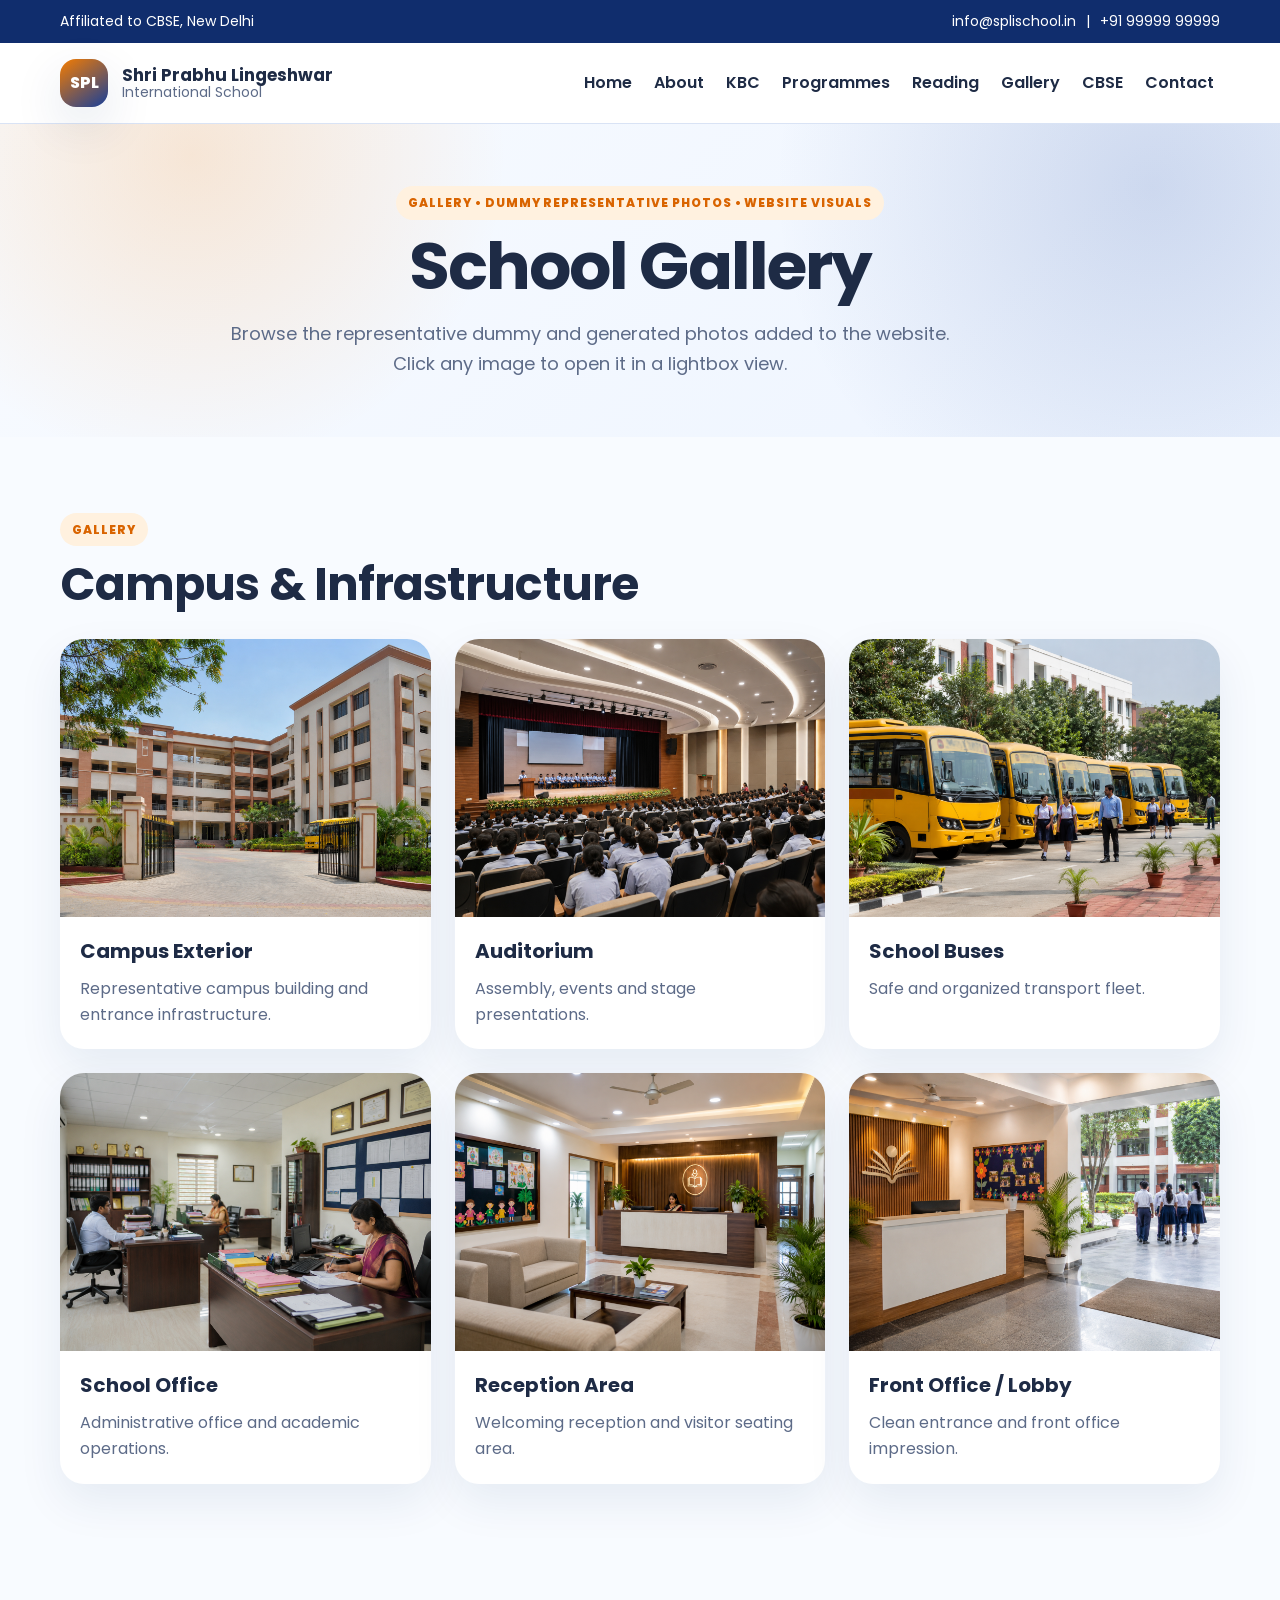
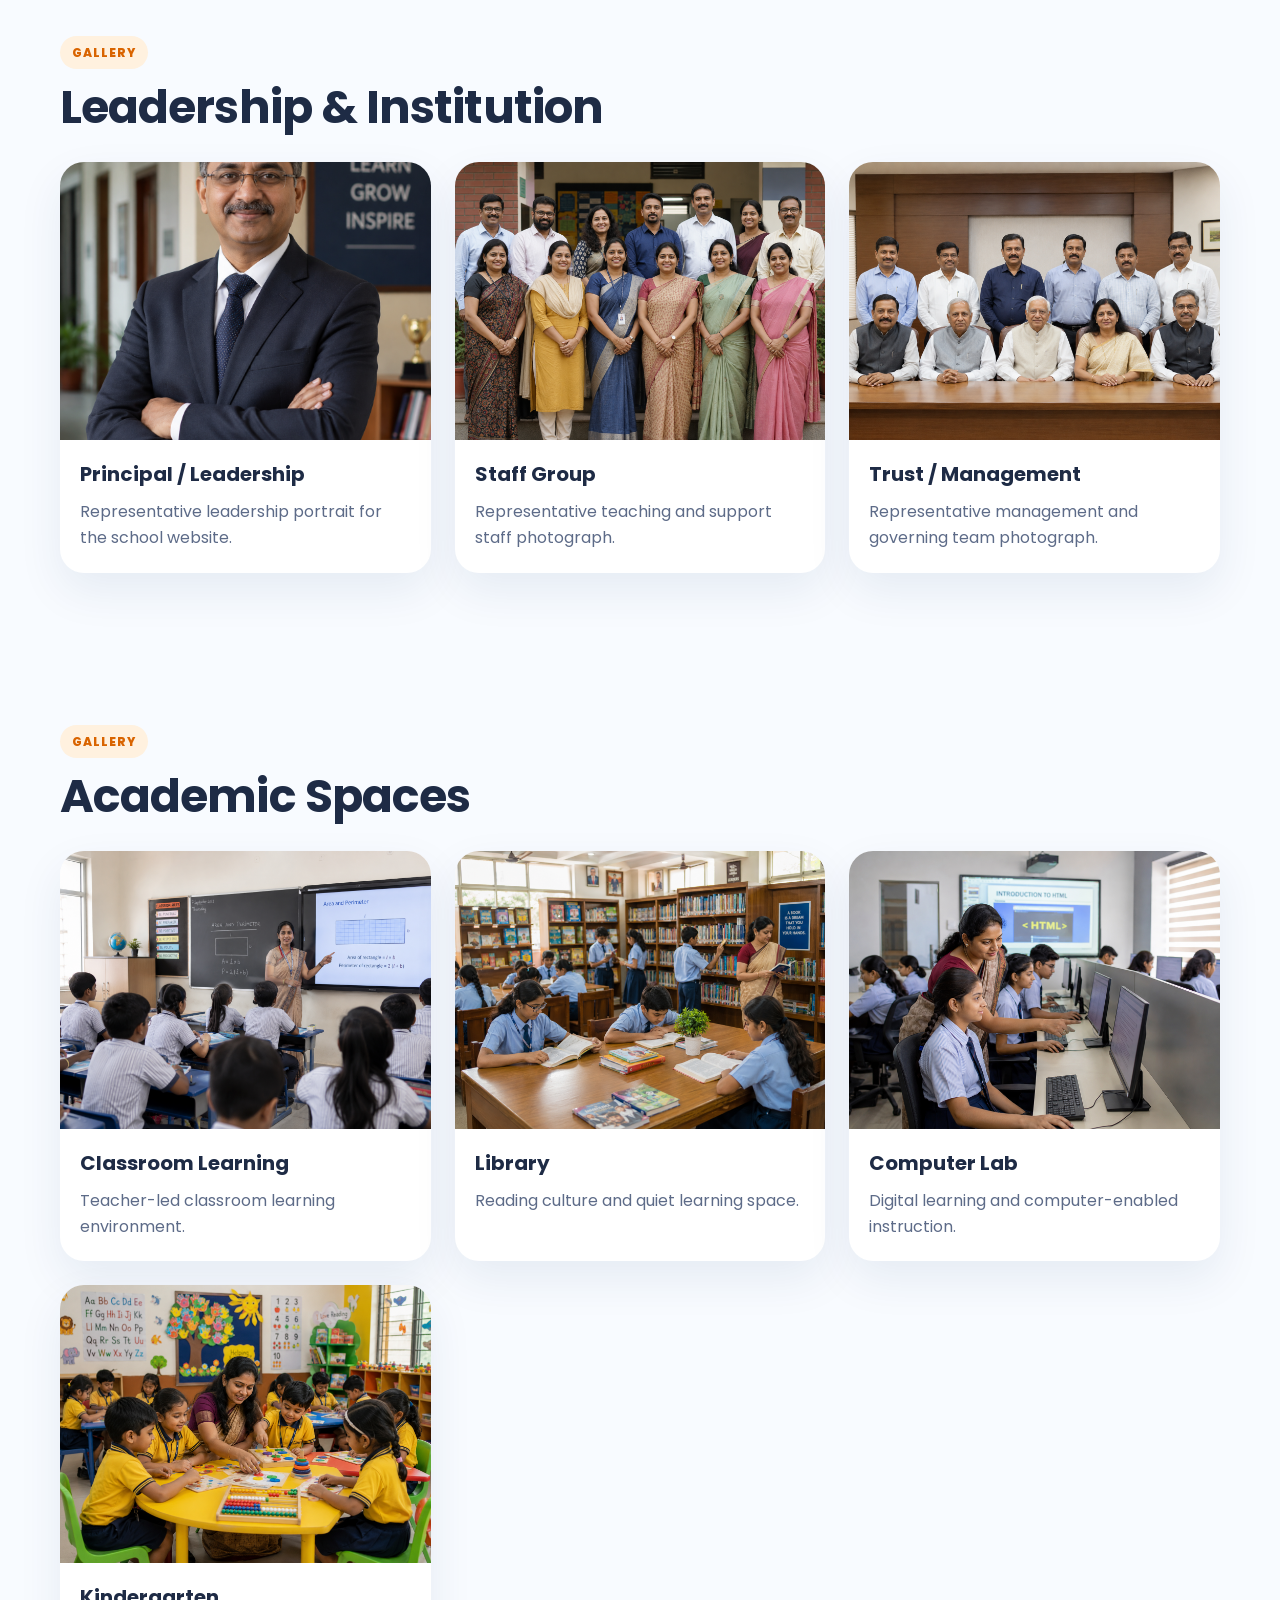
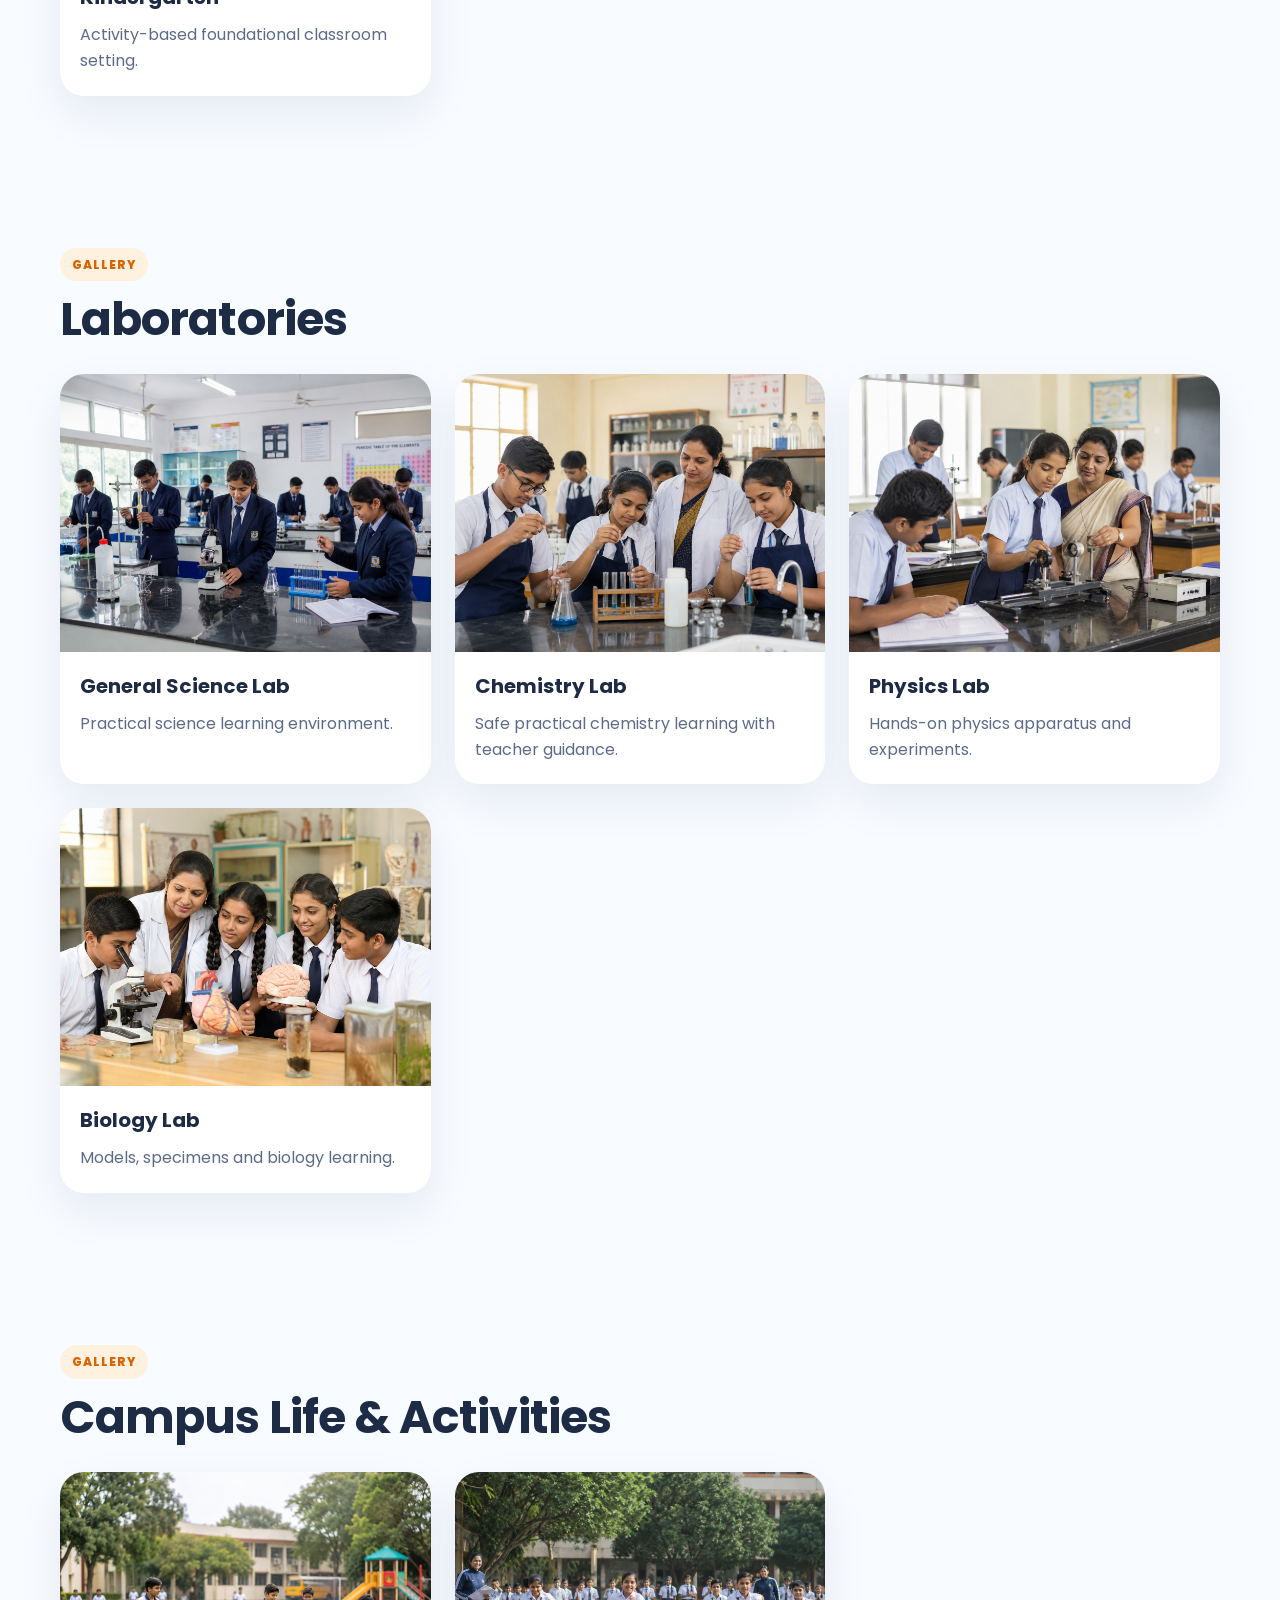
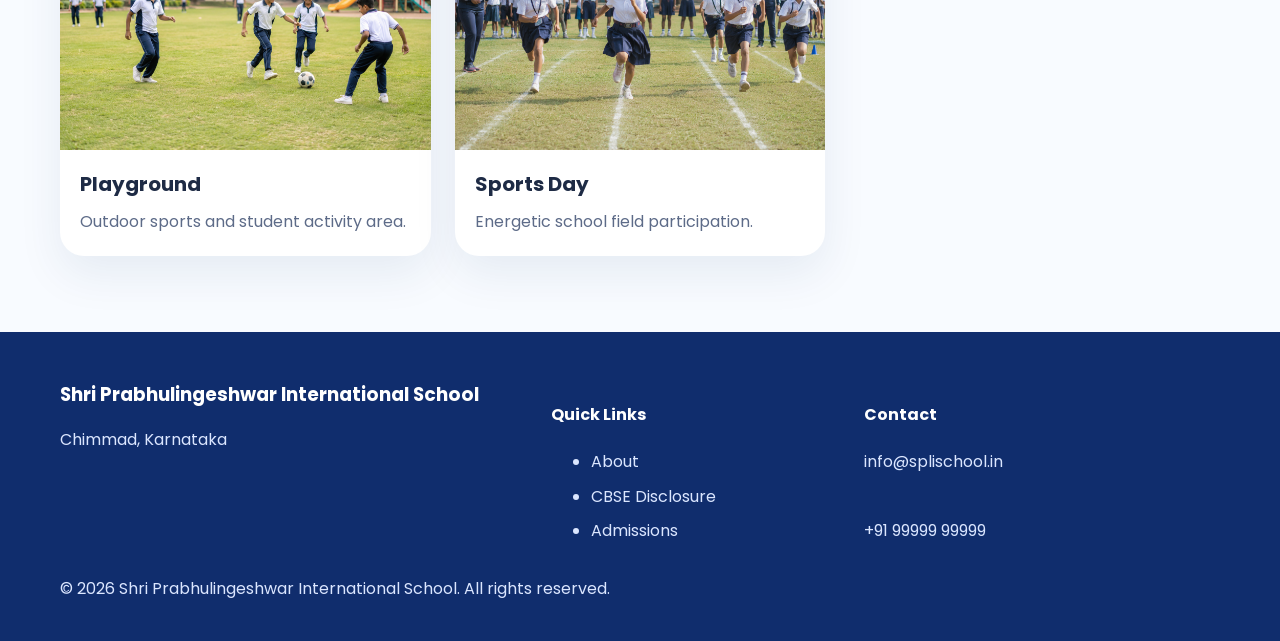
==== gallery.html @ a066e590 "Initial website files" ====
<!doctype html>
<html lang="en">
<head>
  <meta charset="utf-8" />
  <meta name="viewport" content="width=device-width, initial-scale=1" />
  <title>Photo Gallery | Shri Prabhulingeshwar International School</title>
  <meta name="description" content="Gallery of representative photos for Shri Prabhulingeshwar International School website." />
  <link rel="stylesheet" href="styles.css" />
  <link rel="preconnect" href="https://fonts.googleapis.com">
  <link rel="preconnect" href="https://fonts.gstatic.com" crossorigin>
  <link href="https://fonts.googleapis.com/css2?family=Poppins:wght@400;500;600;700;800&display=swap" rel="stylesheet">
</head>
<body>
  <a class="skip-link" href="#main">Skip to main content</a>
  
  <header class="top-strip">
    <div class="container top-strip-inner">
      <div>Affiliated to CBSE, New Delhi</div>
      <div class="contact-quick">
        <a href="mailto:info@splischool.in">info@splischool.in</a>
        <span>|</span>
        <a href="tel:+919999999999">+91 99999 99999</a>
      </div>
    </div>
  </header>

  <nav class="navbar" aria-label="Primary navigation">
    <div class="container nav-wrap">
      <a class="brand" href="index.html#home">
        <div class="brand-badge">SPL</div>
        <div class="brand-text">
          <strong>Shri Prabhu Lingeshwar</strong>
          <small>International School</small>
        </div>
      </a>

      <button class="menu-toggle" aria-expanded="false" aria-controls="main-menu">☰</button>

      <ul id="main-menu" class="menu">
        <li><a href="index.html#home">Home</a></li>
        <li><a href="index.html#about-school">About</a></li>
        <li><a href="index.html#kbc">KBC</a></li>
        <li><a href="index.html#programmes">Programmes</a></li>
        <li><a href="index.html#reading">Reading</a></li>
        <li><a href="gallery.html" aria-current="page">Gallery</a></li>
        <li><a href="index.html#disclosure">CBSE</a></li>
        <li><a href="index.html#contact">Contact</a></li>
      </ul>
    </div>
  </nav>

  <main id="main">
    <section class="hero hero-compact">
      <div class="container">
        <div class="hero-copy centered-copy">
          <p class="tag">Gallery • Dummy Representative Photos • Website Visuals</p>
          <h1>School Gallery</h1>
          <p class="hero-lead">Browse the representative dummy and generated photos added to the website. Click any image to open it in a lightbox view.</p>
        </div>
      </div>
    </section>
    <section class="section"><div class="container"><p class="section-label">Gallery</p><h2>Campus & Infrastructure</h2><div class="photo-grid three-grid"><figure class="photo-tile gallery-card"><a href="assets/dummy-campus-exterior.png" class="lightbox-trigger" data-caption="Campus Exterior — Representative campus building and entrance infrastructure."><img src="assets/dummy-campus-exterior.png" alt="Campus Exterior" class="gallery-photo"></a><figcaption><strong>Campus Exterior</strong><span>Representative campus building and entrance infrastructure.</span></figcaption></figure>
<figure class="photo-tile gallery-card"><a href="assets/dummy-auditorium.png" class="lightbox-trigger" data-caption="Auditorium — Assembly, events and stage presentations."><img src="assets/dummy-auditorium.png" alt="Auditorium" class="gallery-photo"></a><figcaption><strong>Auditorium</strong><span>Assembly, events and stage presentations.</span></figcaption></figure>
<figure class="photo-tile gallery-card"><a href="assets/dummy-buses.png" class="lightbox-trigger" data-caption="School Buses — Safe and organized transport fleet."><img src="assets/dummy-buses.png" alt="School Buses" class="gallery-photo"></a><figcaption><strong>School Buses</strong><span>Safe and organized transport fleet.</span></figcaption></figure>
<figure class="photo-tile gallery-card"><a href="assets/dummy-office.png" class="lightbox-trigger" data-caption="School Office — Administrative office and academic operations."><img src="assets/dummy-office.png" alt="School Office" class="gallery-photo"></a><figcaption><strong>School Office</strong><span>Administrative office and academic operations.</span></figcaption></figure>
<figure class="photo-tile gallery-card"><a href="assets/dummy-reception.png" class="lightbox-trigger" data-caption="Reception Area — Welcoming reception and visitor seating area."><img src="assets/dummy-reception.png" alt="Reception Area" class="gallery-photo"></a><figcaption><strong>Reception Area</strong><span>Welcoming reception and visitor seating area.</span></figcaption></figure>
<figure class="photo-tile gallery-card"><a href="assets/dummy-front-office.png" class="lightbox-trigger" data-caption="Front Office / Lobby — Clean entrance and front office impression."><img src="assets/dummy-front-office.png" alt="Front Office / Lobby" class="gallery-photo"></a><figcaption><strong>Front Office / Lobby</strong><span>Clean entrance and front office impression.</span></figcaption></figure></div></div></section><section class="section"><div class="container"><p class="section-label">Gallery</p><h2>Leadership & Institution</h2><div class="photo-grid three-grid"><figure class="photo-tile gallery-card"><a href="assets/dummy-principal.png" class="lightbox-trigger" data-caption="Principal / Leadership — Representative leadership portrait for the school website."><img src="assets/dummy-principal.png" alt="Principal / Leadership" class="gallery-photo"></a><figcaption><strong>Principal / Leadership</strong><span>Representative leadership portrait for the school website.</span></figcaption></figure>
<figure class="photo-tile gallery-card"><a href="assets/dummy-staff-group.png" class="lightbox-trigger" data-caption="Staff Group — Representative teaching and support staff photograph."><img src="assets/dummy-staff-group.png" alt="Staff Group" class="gallery-photo"></a><figcaption><strong>Staff Group</strong><span>Representative teaching and support staff photograph.</span></figcaption></figure>
<figure class="photo-tile gallery-card"><a href="assets/dummy-trust-group.png" class="lightbox-trigger" data-caption="Trust / Management — Representative management and governing team photograph."><img src="assets/dummy-trust-group.png" alt="Trust / Management" class="gallery-photo"></a><figcaption><strong>Trust / Management</strong><span>Representative management and governing team photograph.</span></figcaption></figure></div></div></section><section class="section"><div class="container"><p class="section-label">Gallery</p><h2>Academic Spaces</h2><div class="photo-grid three-grid"><figure class="photo-tile gallery-card"><a href="assets/dummy-classroom.png" class="lightbox-trigger" data-caption="Classroom Learning — Teacher-led classroom learning environment."><img src="assets/dummy-classroom.png" alt="Classroom Learning" class="gallery-photo"></a><figcaption><strong>Classroom Learning</strong><span>Teacher-led classroom learning environment.</span></figcaption></figure>
<figure class="photo-tile gallery-card"><a href="assets/dummy-library.png" class="lightbox-trigger" data-caption="Library — Reading culture and quiet learning space."><img src="assets/dummy-library.png" alt="Library" class="gallery-photo"></a><figcaption><strong>Library</strong><span>Reading culture and quiet learning space.</span></figcaption></figure>
<figure class="photo-tile gallery-card"><a href="assets/dummy-computer-lab.png" class="lightbox-trigger" data-caption="Computer Lab — Digital learning and computer-enabled instruction."><img src="assets/dummy-computer-lab.png" alt="Computer Lab" class="gallery-photo"></a><figcaption><strong>Computer Lab</strong><span>Digital learning and computer-enabled instruction.</span></figcaption></figure>
<figure class="photo-tile gallery-card"><a href="assets/dummy-kindergarten.png" class="lightbox-trigger" data-caption="Kindergarten — Activity-based foundational classroom setting."><img src="assets/dummy-kindergarten.png" alt="Kindergarten" class="gallery-photo"></a><figcaption><strong>Kindergarten</strong><span>Activity-based foundational classroom setting.</span></figcaption></figure></div></div></section><section class="section"><div class="container"><p class="section-label">Gallery</p><h2>Laboratories</h2><div class="photo-grid three-grid"><figure class="photo-tile gallery-card"><a href="assets/dummy-science-lab.png" class="lightbox-trigger" data-caption="General Science Lab — Practical science learning environment."><img src="assets/dummy-science-lab.png" alt="General Science Lab" class="gallery-photo"></a><figcaption><strong>General Science Lab</strong><span>Practical science learning environment.</span></figcaption></figure>
<figure class="photo-tile gallery-card"><a href="assets/dummy-chemistry-lab.png" class="lightbox-trigger" data-caption="Chemistry Lab — Safe practical chemistry learning with teacher guidance."><img src="assets/dummy-chemistry-lab.png" alt="Chemistry Lab" class="gallery-photo"></a><figcaption><strong>Chemistry Lab</strong><span>Safe practical chemistry learning with teacher guidance.</span></figcaption></figure>
<figure class="photo-tile gallery-card"><a href="assets/dummy-physics-lab.png" class="lightbox-trigger" data-caption="Physics Lab — Hands-on physics apparatus and experiments."><img src="assets/dummy-physics-lab.png" alt="Physics Lab" class="gallery-photo"></a><figcaption><strong>Physics Lab</strong><span>Hands-on physics apparatus and experiments.</span></figcaption></figure>
<figure class="photo-tile gallery-card"><a href="assets/dummy-biology-lab.png" class="lightbox-trigger" data-caption="Biology Lab — Models, specimens and biology learning."><img src="assets/dummy-biology-lab.png" alt="Biology Lab" class="gallery-photo"></a><figcaption><strong>Biology Lab</strong><span>Models, specimens and biology learning.</span></figcaption></figure></div></div></section><section class="section"><div class="container"><p class="section-label">Gallery</p><h2>Campus Life & Activities</h2><div class="photo-grid three-grid"><figure class="photo-tile gallery-card"><a href="assets/dummy-playground.png" class="lightbox-trigger" data-caption="Playground — Outdoor sports and student activity area."><img src="assets/dummy-playground.png" alt="Playground" class="gallery-photo"></a><figcaption><strong>Playground</strong><span>Outdoor sports and student activity area.</span></figcaption></figure>
<figure class="photo-tile gallery-card"><a href="assets/dummy-sports.png" class="lightbox-trigger" data-caption="Sports Day — Energetic school field participation."><img src="assets/dummy-sports.png" alt="Sports Day" class="gallery-photo"></a><figcaption><strong>Sports Day</strong><span>Energetic school field participation.</span></figcaption></figure></div></div></section>
  </main>

  <div class="lightbox" id="lightbox" aria-hidden="true">
    <button class="lightbox-close" type="button" aria-label="Close image viewer">×</button>
    <button class="lightbox-nav prev" type="button" aria-label="Previous image">‹</button>
    <div class="lightbox-content">
      <img src="" alt="" id="lightbox-image">
      <p id="lightbox-caption"></p>
    </div>
    <button class="lightbox-nav next" type="button" aria-label="Next image">›</button>
  </div>

  <footer class="footer">
    <div class="container footer-grid">
      <div>
        <h3>Shri Prabhulingeshwar International School</h3>
        <p>Chimmad, Karnataka</p>
      </div>
      <div>
        <h4>Quick Links</h4>
        <ul>
          <li><a href="index.html#about-school">About</a></li>
          <li><a href="index.html#disclosure">CBSE Disclosure</a></li>
          <li><a href="index.html#admissions">Admissions</a></li>
        </ul>
      </div>
      <div>
        <h4>Contact</h4>
        <p><a href="mailto:info@splischool.in">info@splischool.in</a><br><a href="tel:+919999999999">+91 99999 99999</a></p>
      </div>
    </div>
    <div class="container footer-bottom">
      <p>© <span id="year"></span> Shri Prabhulingeshwar International School. All rights reserved.</p>
    </div>
  </footer>

  <script src="script.js"></script>
</body>
</html>
---- styles.css ----
:root {
  --royal-blue: #173f9a;
  --royal-blue-dark: #102d6d;
  --royal-blue-soft: #eaf1ff;
  --orange: #f57c00;
  --orange-deep: #d96400;
  --orange-soft: #fff1df;
  --text: #1e2b45;
  --muted: #5d6b88;
  --bg: #f8fbff;
  --white: #ffffff;
  --border: #d9e3f5;
  --shadow: 0 18px 50px rgba(19, 49, 110, 0.12);
  --radius-xl: 28px;
  --radius-lg: 20px;
  --radius-md: 14px;
}

* { box-sizing: border-box; }
html { scroll-behavior: smooth; }
body {
  margin: 0;
  font-family: Poppins, system-ui, -apple-system, sans-serif;
  color: var(--text);
  background: var(--bg);
  line-height: 1.65;
}

a { color: var(--royal-blue); text-decoration: none; }
a:hover { text-decoration: underline; }
.container { width: min(1160px, calc(100% - 32px)); margin: 0 auto; }
.skip-link { position: absolute; left: -999px; top: 0; background: #000; color: #fff; padding: 10px 14px; z-index: 9999; }
.skip-link:focus { left: 10px; }

.top-strip {
  background: var(--royal-blue-dark);
  color: var(--white);
  font-size: 14px;
}
.top-strip a { color: var(--white); }
.top-strip-inner {
  display: flex;
  justify-content: space-between;
  gap: 18px;
  padding: 10px 0;
  align-items: center;
}
.contact-quick { display: flex; gap: 10px; align-items: center; flex-wrap: wrap; }

.navbar {
  position: sticky;
  top: 0;
  z-index: 1000;
  background: rgba(255,255,255,0.96);
  border-bottom: 1px solid var(--border);
  backdrop-filter: blur(10px);
}
.nav-wrap {
  display: flex;
  justify-content: space-between;
  align-items: center;
  padding: 16px 0;
}
.brand {
  display: flex;
  align-items: center;
  gap: 14px;
  color: var(--text);
}
.brand:hover { text-decoration: none; }
.brand-badge {
  width: 54px;
  height: 54px;
  border-radius: 18px;
  display: grid;
  place-items: center;
  color: #fff;
  font-weight: 800;
  background: linear-gradient(145deg, var(--orange), var(--royal-blue));
  box-shadow: var(--shadow);
}
.brand-text strong {
  display: block;
  font-size: 18px;
  line-height: 1.15;
}
.brand-text small { color: var(--muted); }

.menu {
  display: flex;
  list-style: none;
  gap: 20px;
  margin: 0;
  padding: 0;
  font-weight: 600;
}
.menu a { color: var(--text); }
.menu-toggle {
  display: none;
  border: 1px solid var(--border);
  background: #fff;
  border-radius: 12px;
  padding: 8px 12px;
  font-size: 22px;
}

.hero {
  background:
    radial-gradient(circle at 15% 10%, rgba(245,124,0,0.16), transparent 28%),
    radial-gradient(circle at 90% 20%, rgba(23,63,154,0.16), transparent 32%),
    linear-gradient(135deg, #f8fbff 0%, #edf4ff 100%);
  padding: 78px 0 70px;
}
.hero-grid {
  display: grid;
  grid-template-columns: 1.1fr 0.9fr;
  gap: 34px;
  align-items: center;
}
.tag,
.section-label {
  display: inline-block;
  margin: 0 0 12px;
  padding: 7px 12px;
  border-radius: 999px;
  background: var(--orange-soft);
  color: var(--orange-deep);
  font-size: 12px;
  font-weight: 800;
  letter-spacing: 0.08em;
  text-transform: uppercase;
}
.hero h1 {
  margin: 0 0 18px;
  font-size: clamp(40px, 6vw, 66px);
  line-height: 1.05;
  letter-spacing: -0.03em;
}
.hero-lead {
  font-size: 18px;
  color: var(--muted);
  max-width: 720px;
}
.hero-actions {
  display: flex;
  gap: 14px;
  flex-wrap: wrap;
  margin-top: 28px;
}
.btn {
  display: inline-flex;
  align-items: center;
  justify-content: center;
  gap: 8px;
  border-radius: 999px;
  padding: 13px 22px;
  font-weight: 700;
  border: 1px solid transparent;
  transition: transform .2s ease, box-shadow .2s ease;
}
.btn:hover { text-decoration: none; transform: translateY(-1px); }
.btn-primary {
  color: var(--white);
  background: linear-gradient(135deg, var(--royal-blue), var(--royal-blue-dark));
  box-shadow: 0 12px 26px rgba(23,63,154,0.25);
}
.btn-outline {
  background: transparent;
  border-color: var(--royal-blue);
  color: var(--royal-blue);
}
.btn-light,
.btn-white {
  background: var(--white);
  color: var(--royal-blue);
}
.quick-highlights {
  margin-top: 30px;
  display: grid;
  grid-template-columns: repeat(4, 1fr);
  gap: 14px;
}
.quick-highlights div,
.contact-card,
.feature-item,
.facility-card,
.info-card,
.feature-box,
.enquiry-form,
.map-box,
.panel-card,
.table-card {
  background: var(--white);
  border: 1px solid var(--border);
  border-radius: var(--radius-lg);
  box-shadow: var(--shadow);
}
.quick-highlights div {
  padding: 16px;
}
.quick-highlights strong {
  display: block;
  font-size: 18px;
  color: var(--royal-blue);
}
.quick-highlights span { color: var(--muted); font-size: 14px; }

.hero-panel {
  display: grid;
  gap: 16px;
}
.panel-card { padding: 26px; }
.panel-title {
  display: inline-block;
  font-size: 14px;
  font-weight: 800;
  color: var(--orange-deep);
  margin-bottom: 10px;
}
.panel-main ul {
  margin: 0;
  padding-left: 20px;
}
.panel-main li { margin-bottom: 10px; }
.panel-side {
  background: linear-gradient(135deg, var(--orange), var(--orange-deep));
  color: var(--white);
}
.panel-side h3 { margin: 0 0 8px; }
.panel-side p { margin: 0 0 16px; }

.announcement { padding-top: 18px; }
.announcement-inner {
  background: linear-gradient(135deg, var(--royal-blue), var(--royal-blue-dark));
  color: var(--white);
  border-radius: var(--radius-xl);
  padding: 28px;
  display: flex;
  justify-content: space-between;
  align-items: center;
  gap: 20px;
  box-shadow: var(--shadow);
}
.announcement-inner h2 { margin: 0 0 8px; }
.announcement-inner .section-label {
  background: rgba(255,255,255,0.15);
  color: #ffd6a3;
}

.section { padding: 76px 0; }
.section-soft { background: linear-gradient(180deg, #f2f7ff, #ffffff); }
.split-layout {
  display: grid;
  grid-template-columns: 1fr 1fr;
  gap: 32px;
  align-items: start;
}
h2 {
  margin: 0 0 16px;
  font-size: clamp(30px, 4vw, 46px);
  line-height: 1.15;
  letter-spacing: -0.02em;
}
h3 { margin: 0 0 10px; }
.feature-box { padding: 28px; }
.feature-list {
  display: grid;
  grid-template-columns: 1fr 1fr;
  gap: 14px;
}
.feature-item {
  padding: 16px;
  border-left: 5px solid var(--orange);
}
.card-grid {
  display: grid;
  gap: 20px;
  margin-top: 24px;
}
.card-grid.three { grid-template-columns: repeat(3, 1fr); }
.card-grid.four { grid-template-columns: repeat(4, 1fr); }
.info-card,
.facility-card { padding: 24px; }
.card-number {
  display: inline-flex;
  width: 42px;
  height: 42px;
  border-radius: 12px;
  align-items: center;
  justify-content: center;
  background: var(--royal-blue-soft);
  color: var(--royal-blue);
  font-weight: 800;
  margin-bottom: 14px;
}
.facility-card {
  border-top: 4px solid var(--orange);
}

.disclosure-section h2 { margin-bottom: 8px; }
.note-box {
  background: var(--orange-soft);
  border-left: 5px solid var(--orange);
  color: #7a4700;
  border-radius: 16px;
  padding: 14px 16px;
}
code {
  background: var(--white);
  border: 1px solid #f1d6b6;
  border-radius: 8px;
  padding: 2px 6px;
}
.tab-buttons {
  display: flex;
  gap: 10px;
  flex-wrap: wrap;
  margin: 24px 0 18px;
}
.tab-btn {
  border: 1px solid var(--border);
  background: var(--white);
  color: var(--text);
  border-radius: 999px;
  padding: 11px 16px;
  font-weight: 700;
  cursor: pointer;
}
.tab-btn.active {
  background: linear-gradient(135deg, var(--orange), var(--orange-deep));
  color: var(--white);
  border-color: transparent;
}
.tab-panel { display: none; }
.tab-panel.active { display: block; }
.table-card {
  overflow-x: auto;
  padding: 10px;
}
table {
  width: 100%;
  border-collapse: collapse;
  min-width: 760px;
}
caption {
  text-align: left;
  padding: 14px 12px 8px;
  font-weight: 800;
  color: var(--royal-blue);
  font-size: 20px;
}
th, td {
  padding: 14px 12px;
  border-bottom: 1px solid var(--border);
  text-align: left;
  vertical-align: top;
}
th {
  background: var(--royal-blue-soft);
  color: var(--royal-blue-dark);
}
tr:last-child td { border-bottom: 0; }

.process-list { padding-left: 20px; margin: 0; }
.process-list li { margin-bottom: 12px; }
.enquiry-form {
  padding: 26px;
  display: grid;
  gap: 14px;
}
.enquiry-form label {
  display: grid;
  gap: 6px;
  font-weight: 600;
}
input, textarea {
  width: 100%;
  border: 1px solid var(--border);
  border-radius: 12px;
  padding: 12px 14px;
  font: inherit;
}
input:focus, textarea:focus {
  outline: 3px solid rgba(245,124,0,0.2);
  border-color: var(--orange);
}
.contact-card-list {
  display: grid;
  gap: 14px;
}
.contact-card,
.map-box {
  padding: 20px;
}
.contact-card strong {
  display: block;
  margin-bottom: 6px;
  color: var(--royal-blue);
}
.contact-card span { color: var(--muted); }
.map-box {
  min-height: 280px;
  display: grid;
  place-items: center;
  text-align: center;
  background: linear-gradient(135deg, rgba(23,63,154,0.08), rgba(245,124,0,0.1));
}

.footer {
  background: var(--royal-blue-dark);
  color: #dbe6ff;
  padding: 48px 0 22px;
}
.footer a { display: block; color: #dbe6ff; margin: 8px 0; }
.footer h3,
.footer h4 { color: var(--white); }
.footer-grid {
  display: grid;
  grid-template-columns: 1.3fr 0.8fr 1fr;
  gap: 28px;
}
.copyright {
  border-top: 1px solid rgba(255,255,255,0.12);
  margin-top: 24px;
  padding-top: 18px;
  font-size: 14px;
}

@media (max-width: 980px) {
  .hero-grid,
  .split-layout,
  .footer-grid { grid-template-columns: 1fr; }
  .quick-highlights { grid-template-columns: repeat(2, 1fr); }
  .card-grid.three { grid-template-columns: 1fr; }
  .card-grid.four { grid-template-columns: 1fr 1fr; }
  .menu {
    position: absolute;
    left: 16px;
    right: 16px;
    top: 82px;
    background: #fff;
    border: 1px solid var(--border);
    border-radius: 18px;
    padding: 16px;
    display: none;
    flex-direction: column;
    box-shadow: var(--shadow);
  }
  .menu.open { display: flex; }
  .menu-toggle { display: block; }
}

@media (max-width: 640px) {
  .top-strip-inner,
  .announcement-inner { flex-direction: column; align-items: flex-start; }
  .feature-list,
  .quick-highlights,
  .card-grid.four { grid-template-columns: 1fr; }
  .section { padding: 56px 0; }
  .hero { padding: 58px 0 52px; }
  .brand-text strong { font-size: 16px; }
  .brand-badge { width: 48px; height: 48px; }
}


.section-intro {
  max-width: 820px;
  color: var(--muted);
  font-size: 17px;
}

.kbc-pyramid {
  margin-top: 28px;
  width: min(420px, 100%);
  display: grid;
  gap: 8px;
}
.kbc-layer {
  color: #fff;
  font-weight: 800;
  text-align: center;
  padding: 14px 18px;
  box-shadow: var(--shadow);
}
.layer-1 {
  width: 58%;
  justify-self: center;
  background: #c9465d;
  border-radius: 16px 16px 8px 8px;
}
.layer-2 {
  width: 78%;
  justify-self: center;
  background: var(--orange);
  border-radius: 12px;
}
.layer-3 {
  width: 100%;
  background: var(--royal-blue);
  border-radius: 8px 8px 18px 18px;
}

.feature-item strong {
  display: block;
  color: var(--royal-blue);
  margin-bottom: 4px;
}
.feature-item span {
  display: block;
  color: var(--muted);
  font-size: 14px;
}
.feature-list.one-col {
  grid-template-columns: 1fr;
}
.blue-box {
  background: linear-gradient(135deg, var(--royal-blue), var(--royal-blue-dark));
  color: #fff;
}
.blue-box h3 {
  color: #fff;
}
.check-list {
  padding-left: 0;
  margin: 0;
  list-style: none;
}
.check-list li {
  position: relative;
  padding: 10px 0 10px 32px;
  border-bottom: 1px solid rgba(255,255,255,0.2);
}
.check-list li::before {
  content: "✓";
  position: absolute;
  left: 0;
  font-weight: 900;
  color: #ffd166;
}
.check-list li:last-child {
  border-bottom: 0;
}
.gallery-grid {
  display: grid;
  grid-template-columns: repeat(4, 1fr);
  gap: 16px;
  margin-top: 24px;
}
.gallery-grid img {
  width: 100%;
  aspect-ratio: 3 / 4;
  object-fit: cover;
  border-radius: var(--radius-lg);
  border: 1px solid var(--border);
  box-shadow: var(--shadow);
}

@media (max-width: 980px) {
  .gallery-grid { grid-template-columns: repeat(2, 1fr); }
}
@media (max-width: 640px) {
  .gallery-grid { grid-template-columns: 1fr; }
}


.map-embed-box {
  display: block;
  text-align: left;
  min-height: auto;
  padding: 22px;
}
.google-map {
  display: block;
  width: 100%;
  min-height: 360px;
  margin: 14px 0 16px;
  border-radius: 18px;
  box-shadow: 0 12px 30px rgba(19, 49, 110, 0.12);
}
.map-open-btn {
  margin-top: 4px;
}


.orange-box {
  background: linear-gradient(135deg, var(--orange), var(--orange-deep));
  color: #fff;
}
.orange-box h3 {
  color: #fff;
}
.orange-list {
  margin: 0;
  padding-left: 20px;
}
.orange-list li {
  margin-bottom: 10px;
}


/* Final detailed content + clean desktop header */
.nav-wrap {
  gap: 18px;
}

.brand {
  min-width: 300px;
  flex-shrink: 0;
}

.brand-badge {
  width: 48px;
  height: 48px;
  border-radius: 16px;
}

.brand-text strong {
  font-size: 17px;
  line-height: 1.08;
  max-width: 230px;
}

.brand-text small {
  display: block;
  font-size: 14px;
  line-height: 1.15;
}

.menu {
  flex: 1;
  justify-content: flex-end;
  gap: 10px;
  white-space: nowrap;
}

.menu a {
  display: inline-flex;
  align-items: center;
  min-height: 42px;
  padding: 6px 6px;
  line-height: 1;
}

.orange-box {
  background: linear-gradient(135deg, var(--orange), var(--orange-deep));
  color: #fff;
}

.orange-box h3 {
  color: #fff;
}

.orange-list {
  margin: 0;
  padding-left: 20px;
}

.orange-list li {
  margin-bottom: 10px;
}

.info-card p + p,
.facility-card p + p {
  margin-top: 10px;
}

#management .feature-box p {
  margin-bottom: 0;
  font-size: 17px;
  color: var(--muted);
}

.map-embed-box {
  display: block;
  text-align: left;
  min-height: auto;
  padding: 22px;
}

.google-map {
  display: block;
  width: 100%;
  min-height: 360px;
  margin: 14px 0 16px;
  border-radius: 18px;
  box-shadow: 0 12px 30px rgba(19, 49, 110, 0.12);
}

.map-fallback-note {
  margin: 0 0 14px;
  color: var(--muted);
  font-size: 14px;
}

@media (max-width: 1180px) {
  .brand {
    min-width: 260px;
  }

  .brand-text strong {
    font-size: 16px;
    max-width: 210px;
  }

  .menu {
    gap: 6px;
    font-size: 13px;
  }

  .menu a {
    padding-left: 4px;
    padding-right: 4px;
  }
}

@media (max-width: 980px) {
  .brand {
    min-width: auto;
  }

  .menu {
    white-space: normal;
    font-size: 16px;
    gap: 10px;
  }

  .menu a {
    min-height: auto;
    padding: 8px 4px;
  }
}



/* Dummy image sections */
.panel-photo-card {
  overflow: hidden;
  padding: 0;
}

.hero-campus-photo {
  display: block;
  width: 100%;
  height: 260px;
  object-fit: cover;
}

.photo-card-content {
  padding: 22px 24px 24px;
}

.image-card {
  background: #fff;
  border-radius: 24px;
  box-shadow: 0 18px 45px rgba(18, 47, 102, 0.08);
  overflow: hidden;
}

.section-photo {
  display: block;
  width: 100%;
  height: auto;
}

.portrait-photo {
  aspect-ratio: 4 / 5;
  object-fit: cover;
}

.wide-photo {
  aspect-ratio: 4 / 3;
  object-fit: cover;
}

.compact-box {
  margin-top: 18px;
  padding: 20px;
}

.photo-grid {
  display: grid;
  gap: 24px;
  margin-top: 28px;
}

.three-grid {
  grid-template-columns: repeat(3, minmax(0, 1fr));
}

.photo-tile {
  margin: 0;
  background: #fff;
  border-radius: 24px;
  overflow: hidden;
  box-shadow: 0 18px 45px rgba(18, 47, 102, 0.08);
}

.gallery-photo {
  display: block;
  width: 100%;
  aspect-ratio: 4 / 3;
  object-fit: cover;
}

.photo-tile figcaption {
  padding: 18px 20px 22px;
  display: grid;
  gap: 8px;
}

.photo-tile figcaption strong {
  font-size: 20px;
  color: var(--navy);
}

.photo-tile figcaption span {
  color: var(--muted);
  line-height: 1.6;
}

.leadership-layout,
.staff-layout {
  align-items: center;
}

@media (max-width: 980px) {
  .three-grid {
    grid-template-columns: 1fr;
  }
  .hero-campus-photo {
    height: 220px;
  }
}



.inline-photo-card {
  margin-top: 24px;
  background: #fff;
  border-radius: 22px;
  overflow: hidden;
  box-shadow: 0 18px 45px rgba(18, 47, 102, 0.08);
}

.inline-section-photo {
  display: block;
  width: 100%;
  aspect-ratio: 4 / 3;
  object-fit: cover;
}

.inline-photo-caption {
  margin: 0;
  padding: 14px 18px 18px;
  color: var(--muted);
  font-size: 14px;
  line-height: 1.6;
}


.board-grid .photo-tile {
  height: 100%;
}

.tall-photo {
  aspect-ratio: 3 / 4;
  object-fit: cover;
}


.four-grid {
  grid-template-columns: repeat(4, minmax(0, 1fr));
}

.center-actions {
  text-align: center;
  margin-top: 28px;
}

.section-actions .btn {
  display: inline-flex;
}

.hero-compact {
  padding: 62px 0 40px;
}

.centered-copy {
  max-width: 820px;
  margin: 0 auto;
  text-align: center;
}

.preview-grid .photo-tile figcaption strong,
.gallery-card figcaption strong {
  display: block;
}

.gallery-card a {
  display: block;
}

.lightbox {
  position: fixed;
  inset: 0;
  display: none;
  align-items: center;
  justify-content: center;
  padding: 24px;
  background: rgba(6, 14, 32, 0.88);
  z-index: 2000;
}

.lightbox.active {
  display: flex;
}

.lightbox-content {
  max-width: min(1100px, calc(100vw - 120px));
  max-height: calc(100vh - 120px);
  text-align: center;
}

.lightbox-content img {
  max-width: 100%;
  max-height: calc(100vh - 180px);
  border-radius: 18px;
  box-shadow: 0 24px 70px rgba(0, 0, 0, 0.35);
}

.lightbox-content p {
  color: #fff;
  margin: 14px auto 0;
  max-width: 860px;
}

.lightbox-close,
.lightbox-nav {
  border: 0;
  background: rgba(255,255,255,0.12);
  color: #fff;
  width: 52px;
  height: 52px;
  border-radius: 999px;
  display: grid;
  place-items: center;
  font-size: 30px;
  cursor: pointer;
}

.lightbox-close {
  position: absolute;
  top: 22px;
  right: 22px;
}

.lightbox-nav {
  position: absolute;
  top: 50%;
  transform: translateY(-50%);
}

.lightbox-nav.prev { left: 22px; }
.lightbox-nav.next { right: 22px; }

body.lightbox-open {
  overflow: hidden;
}

@media (max-width: 1100px) {
  .four-grid {
    grid-template-columns: repeat(2, minmax(0, 1fr));
  }
}

@media (max-width: 720px) {
  .four-grid {
    grid-template-columns: 1fr;
  }

  .lightbox {
    padding: 16px;
  }

  .lightbox-content {
    max-width: calc(100vw - 32px);
  }

  .lightbox-nav {
    width: 44px;
    height: 44px;
    font-size: 24px;
  }
}
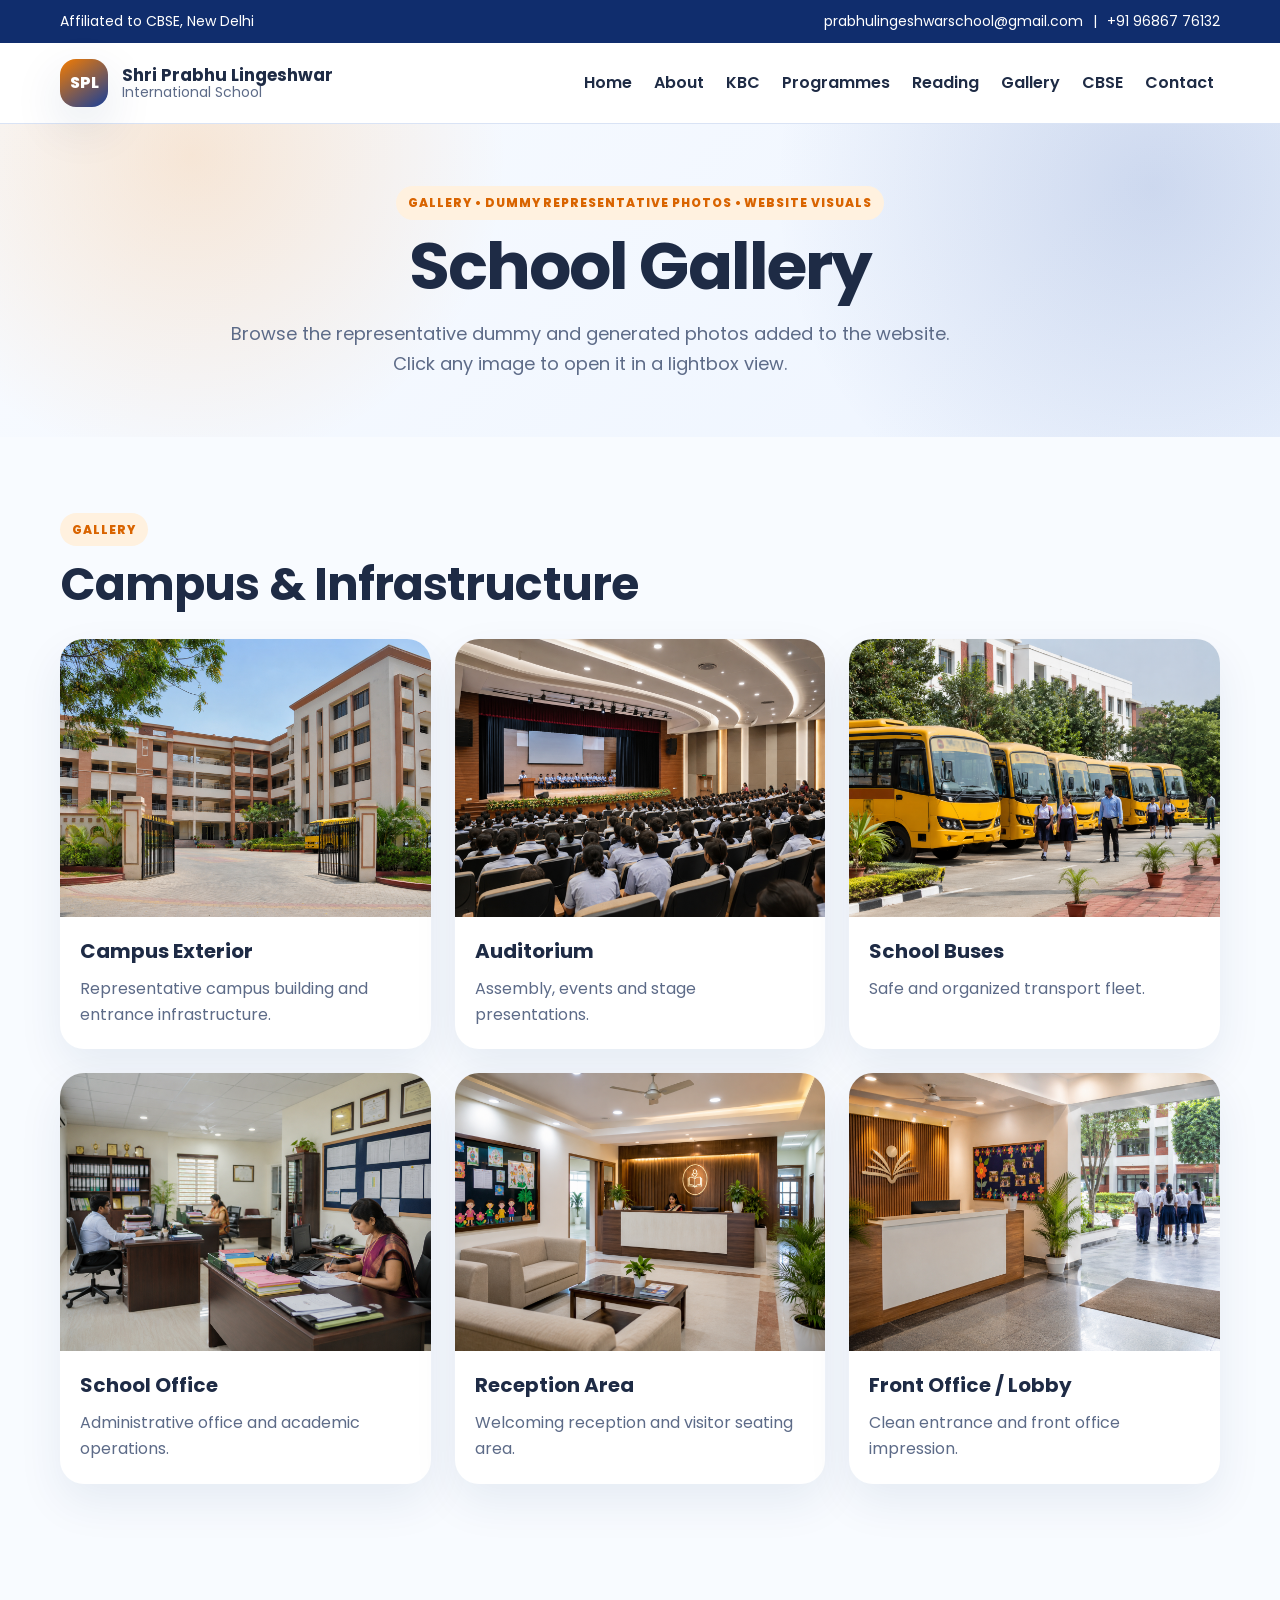
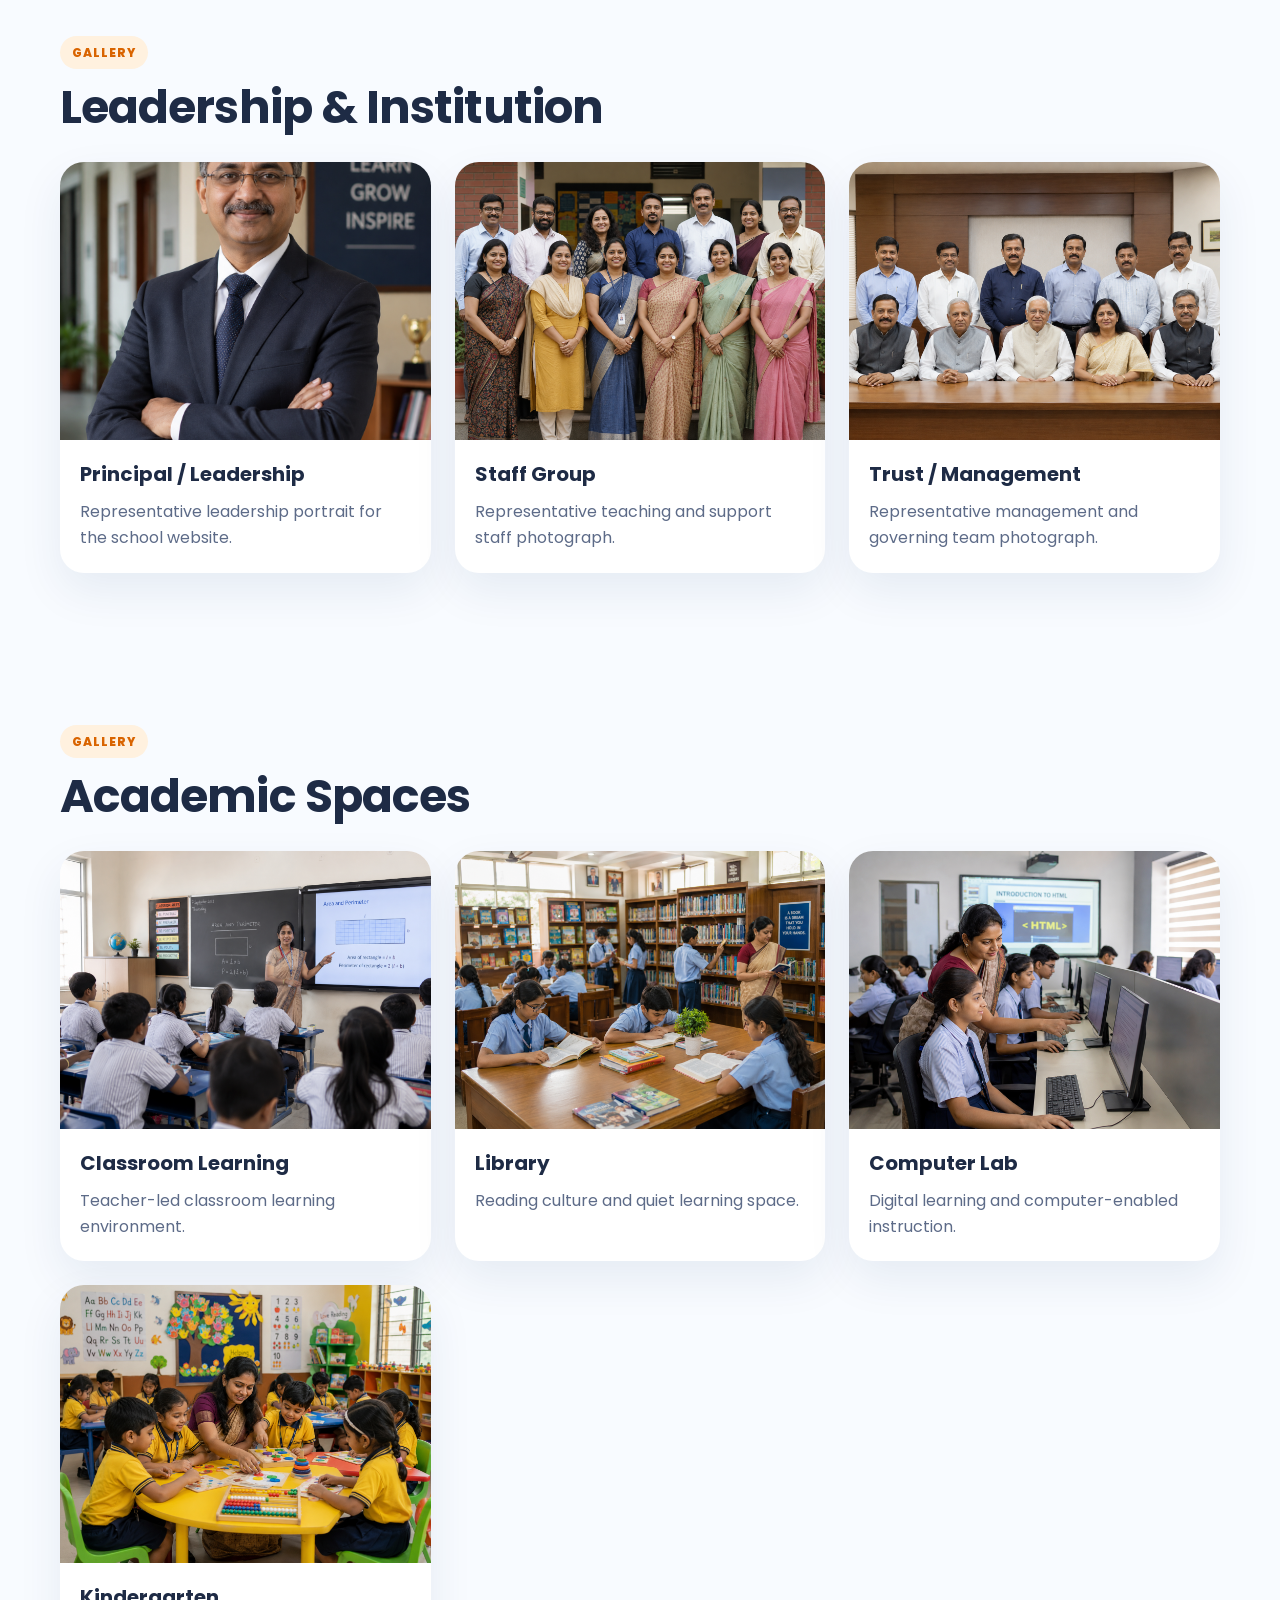
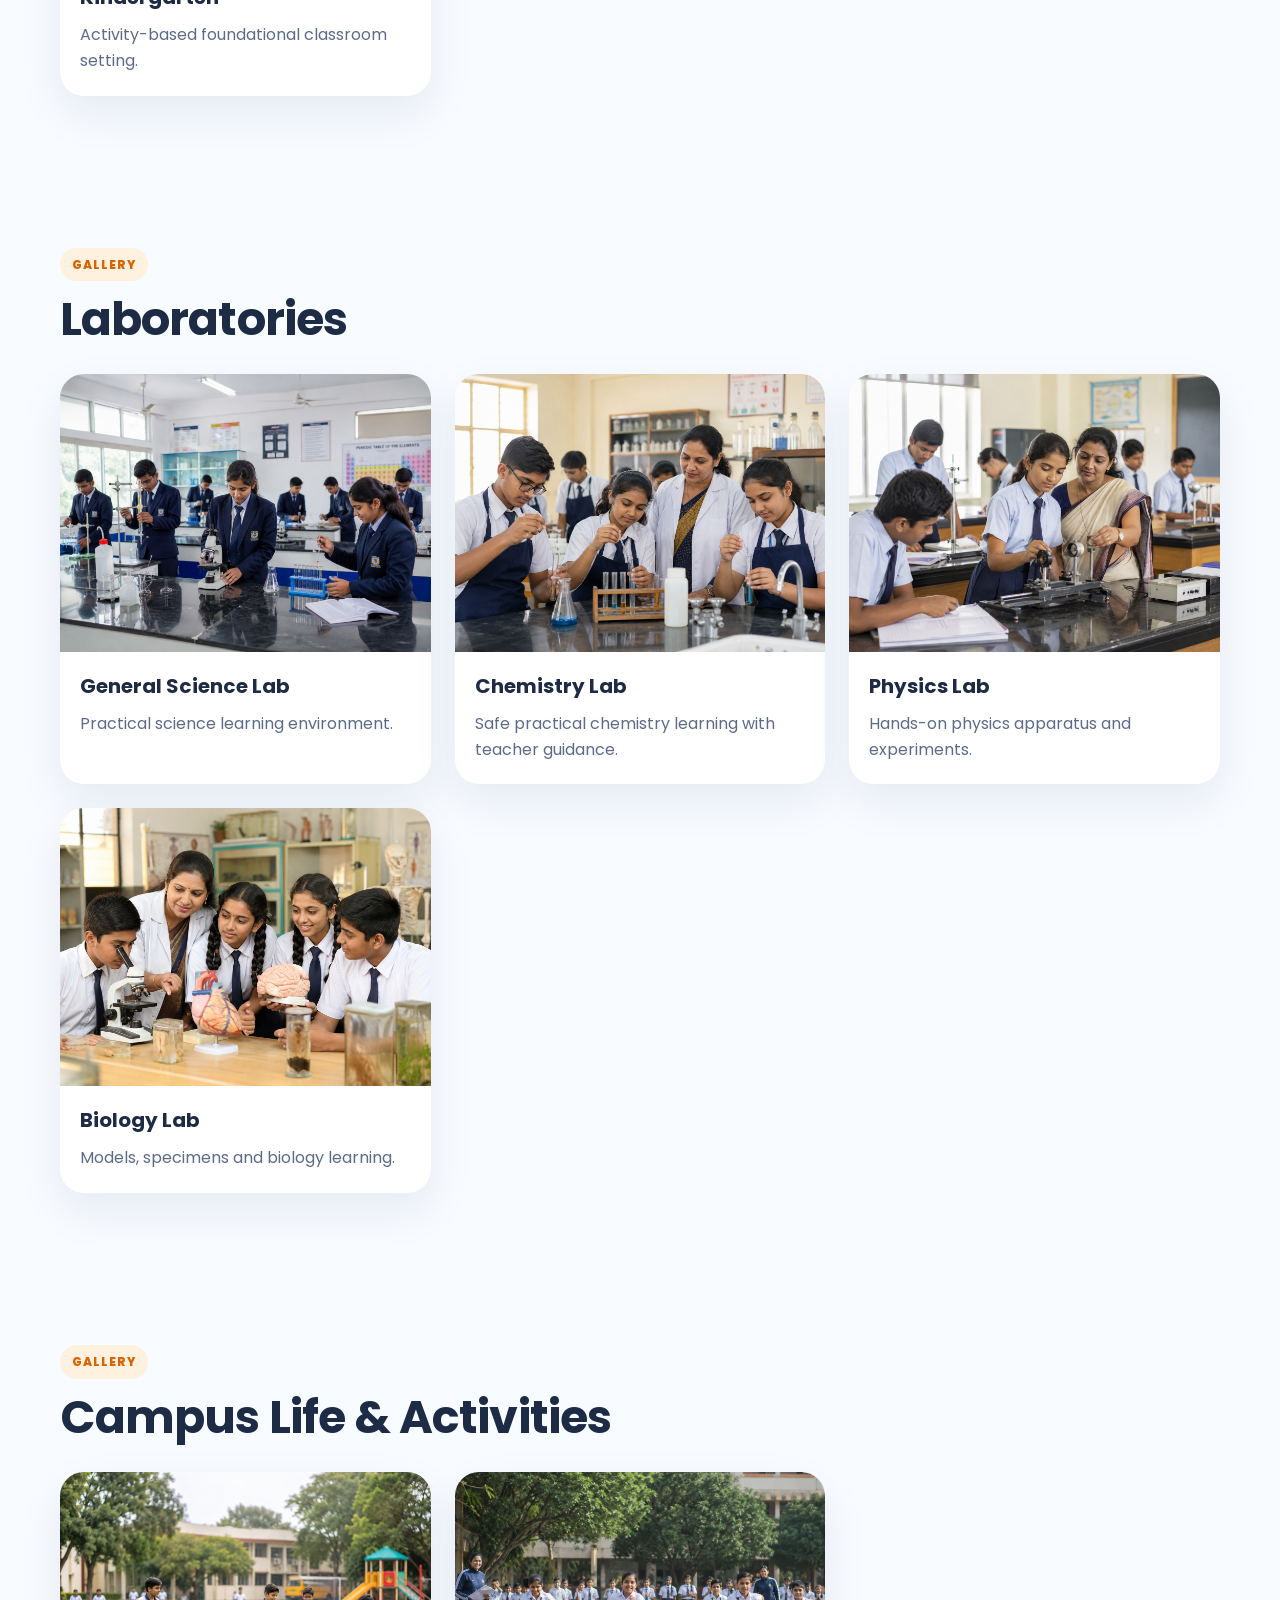
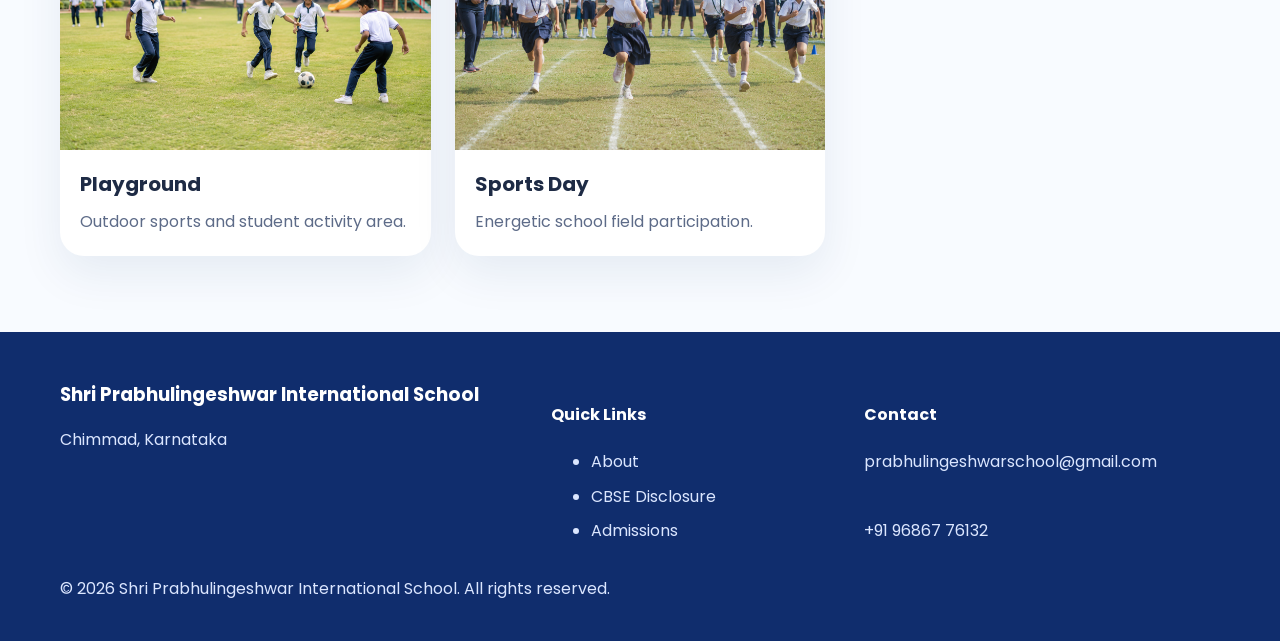
==== commit 50ad1580: "Update contact information in gallery.html" ====
--- a/gallery.html
+++ b/gallery.html
@@ -17,9 +17,9 @@
     <div class="container top-strip-inner">
       <div>Affiliated to CBSE, New Delhi</div>
       <div class="contact-quick">
-        <a href="mailto:info@splischool.in">info@splischool.in</a>
+        <a href="mailto:info@splischool.in">prabhulingeshwarschool@gmail.com</a>
         <span>|</span>
-        <a href="tel:+919999999999">+91 99999 99999</a>
+        <a href="tel:+919999999999">+91 96867 76132</a>
       </div>
     </div>
   </header>
@@ -102,7 +102,7 @@
       </div>
       <div>
         <h4>Contact</h4>
-        <p><a href="mailto:info@splischool.in">info@splischool.in</a><br><a href="tel:+919999999999">+91 99999 99999</a></p>
+        <p><a href="mailto:prabhulingeshwarschool@gmail.com">prabhulingeshwarschool@gmail.com</a><br><a href="tel:+919686776132">+91 96867 76132</a></p>
       </div>
     </div>
     <div class="container footer-bottom">
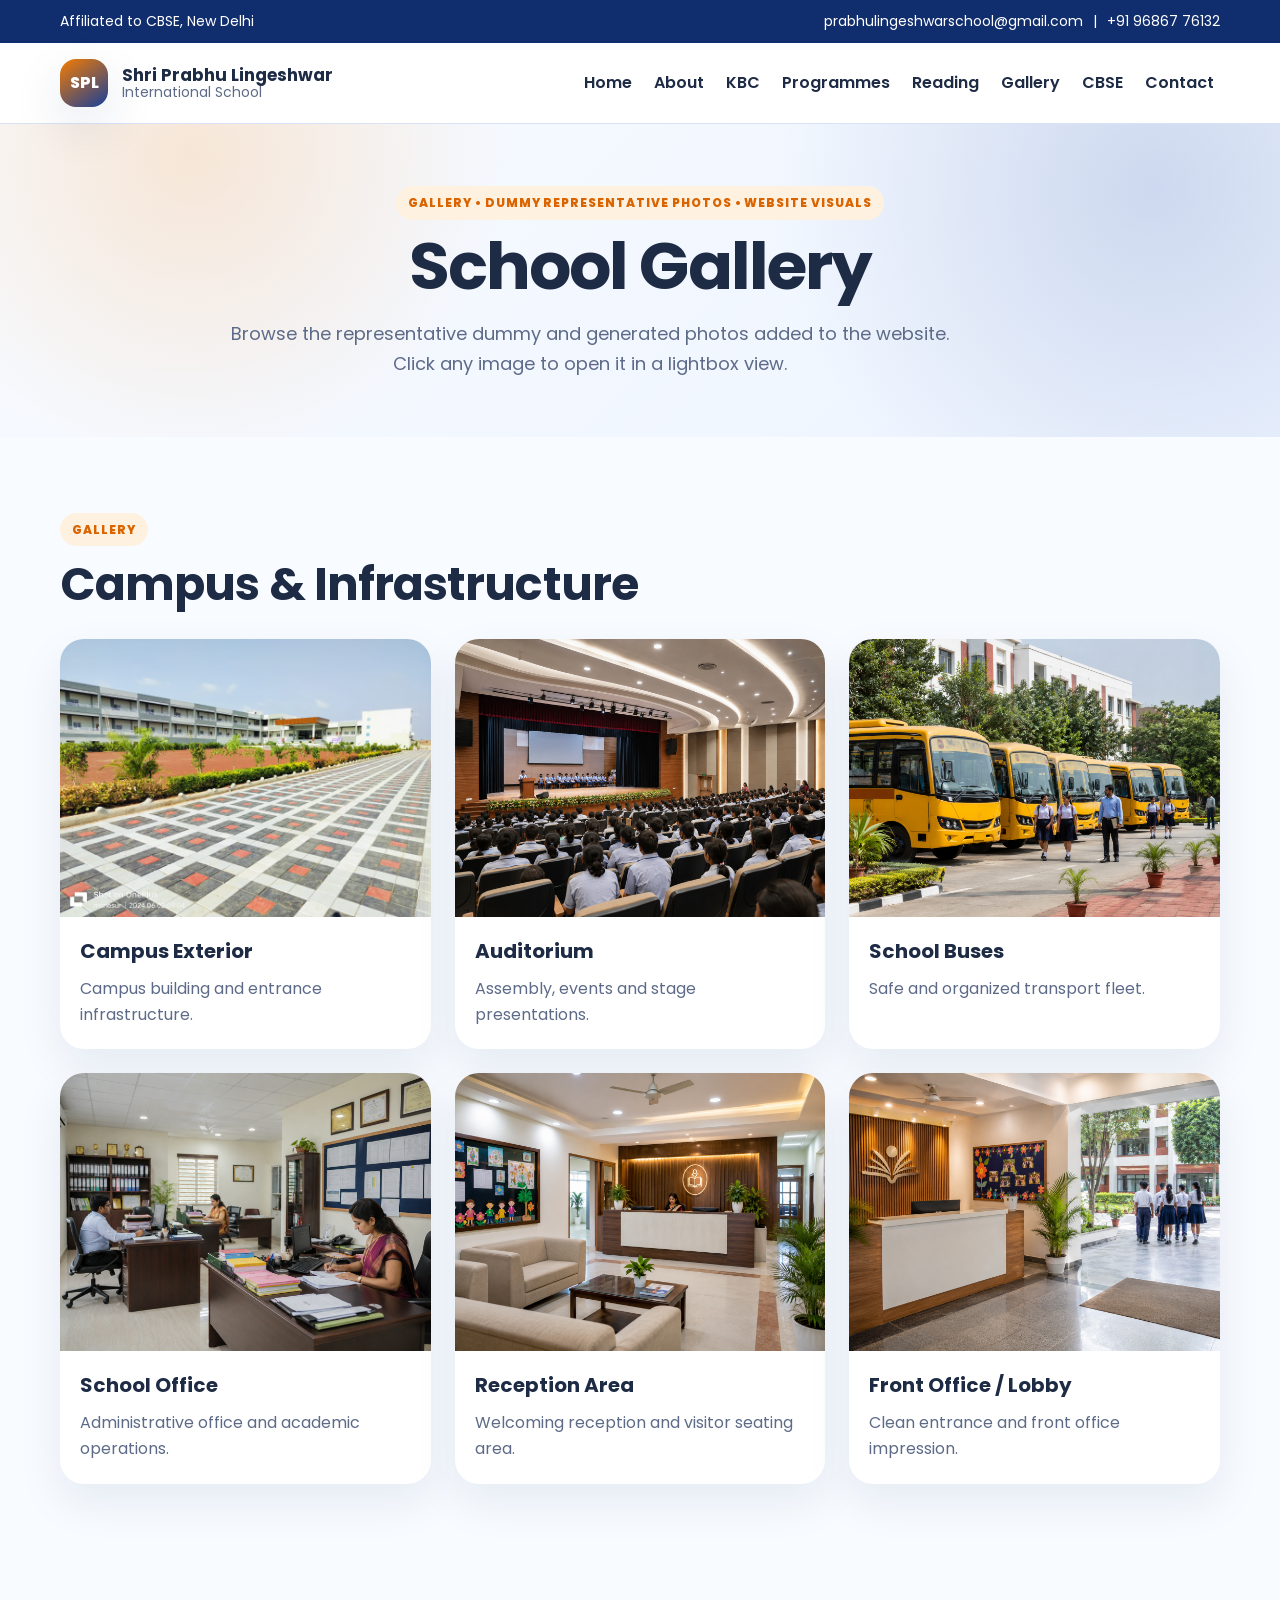
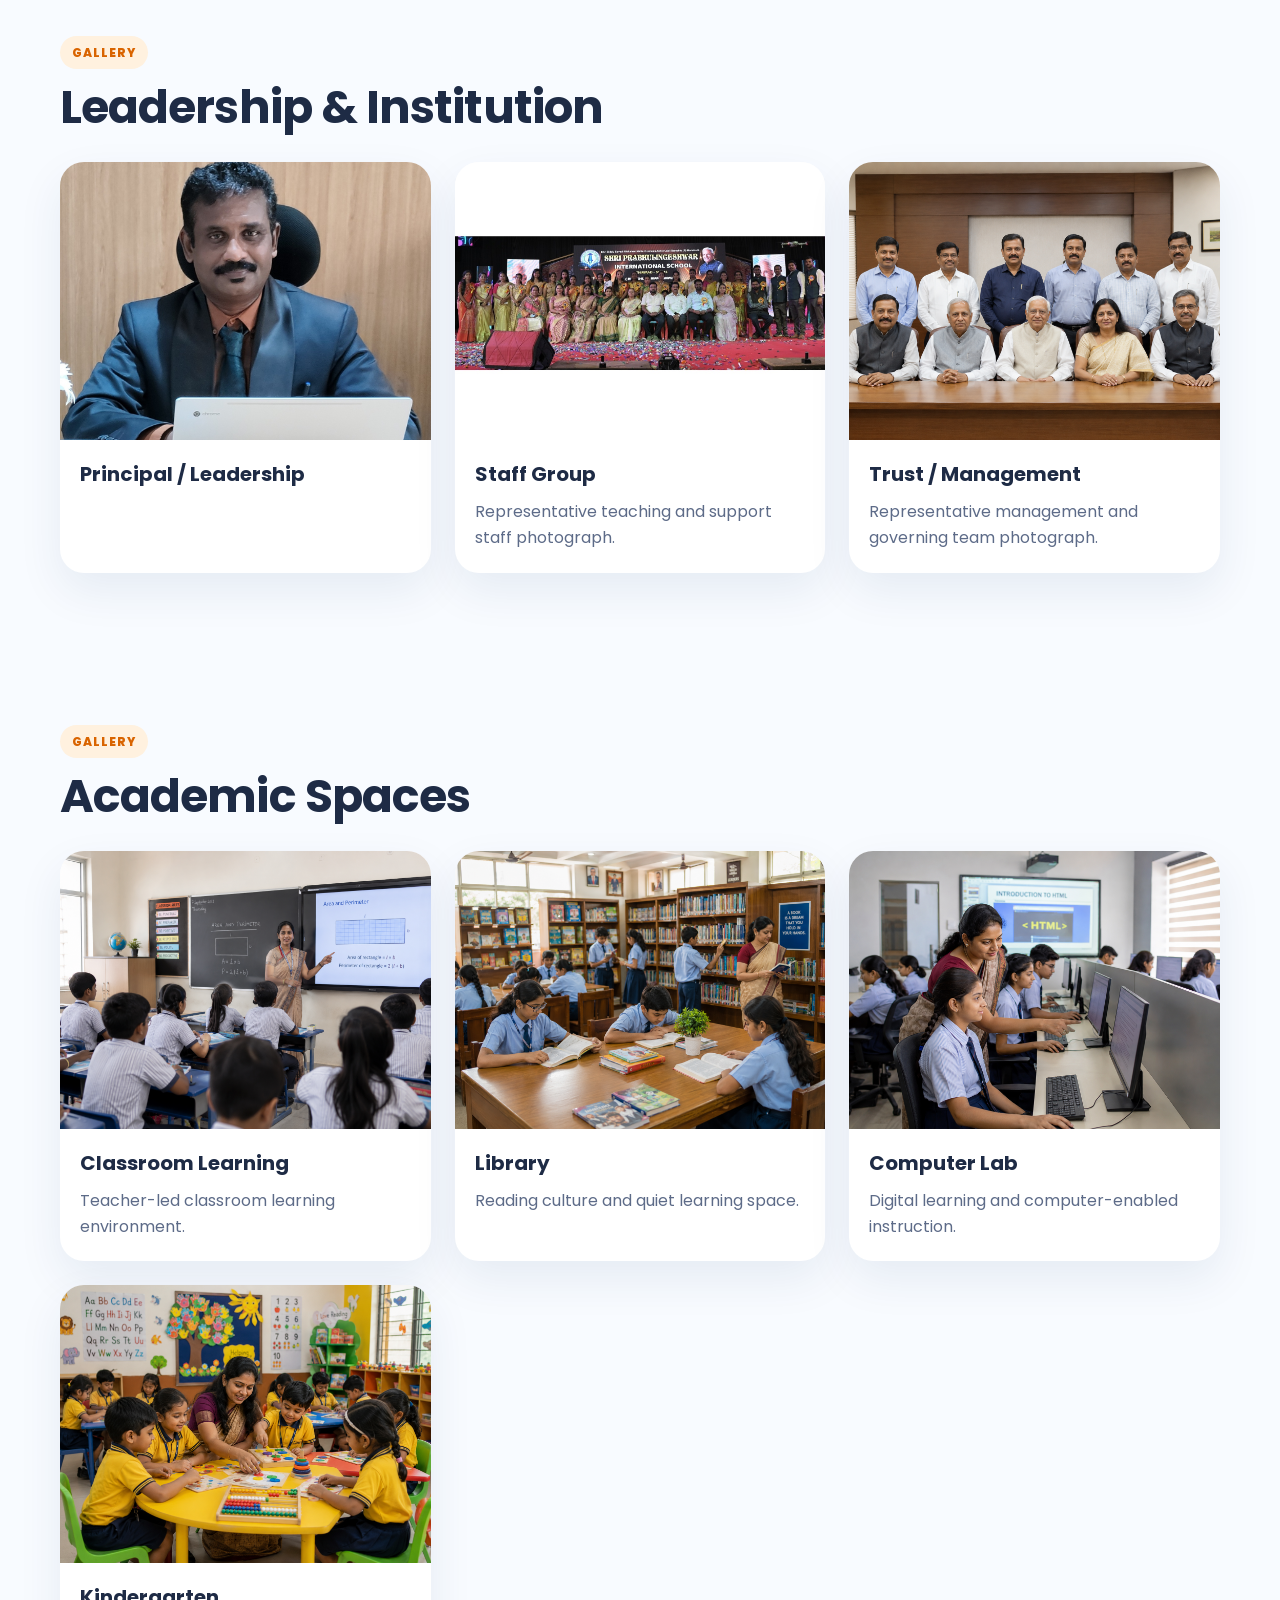
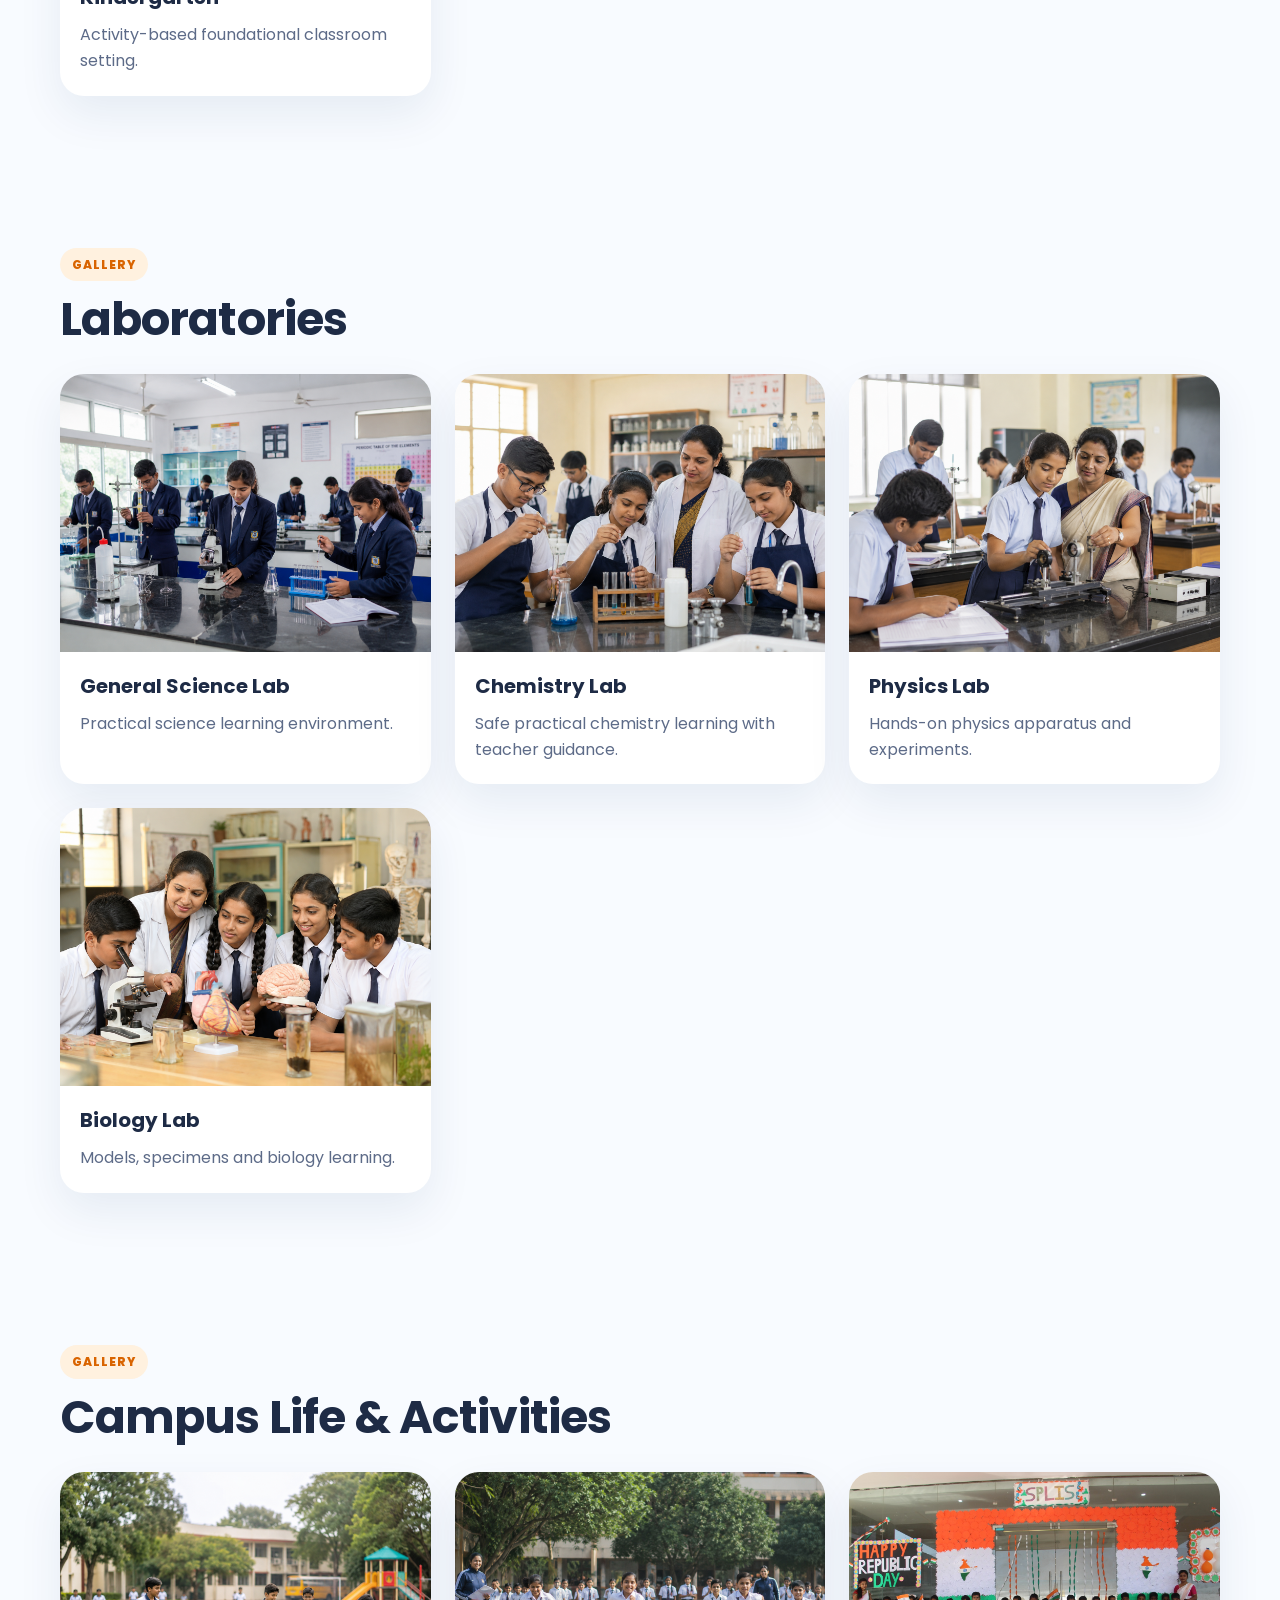
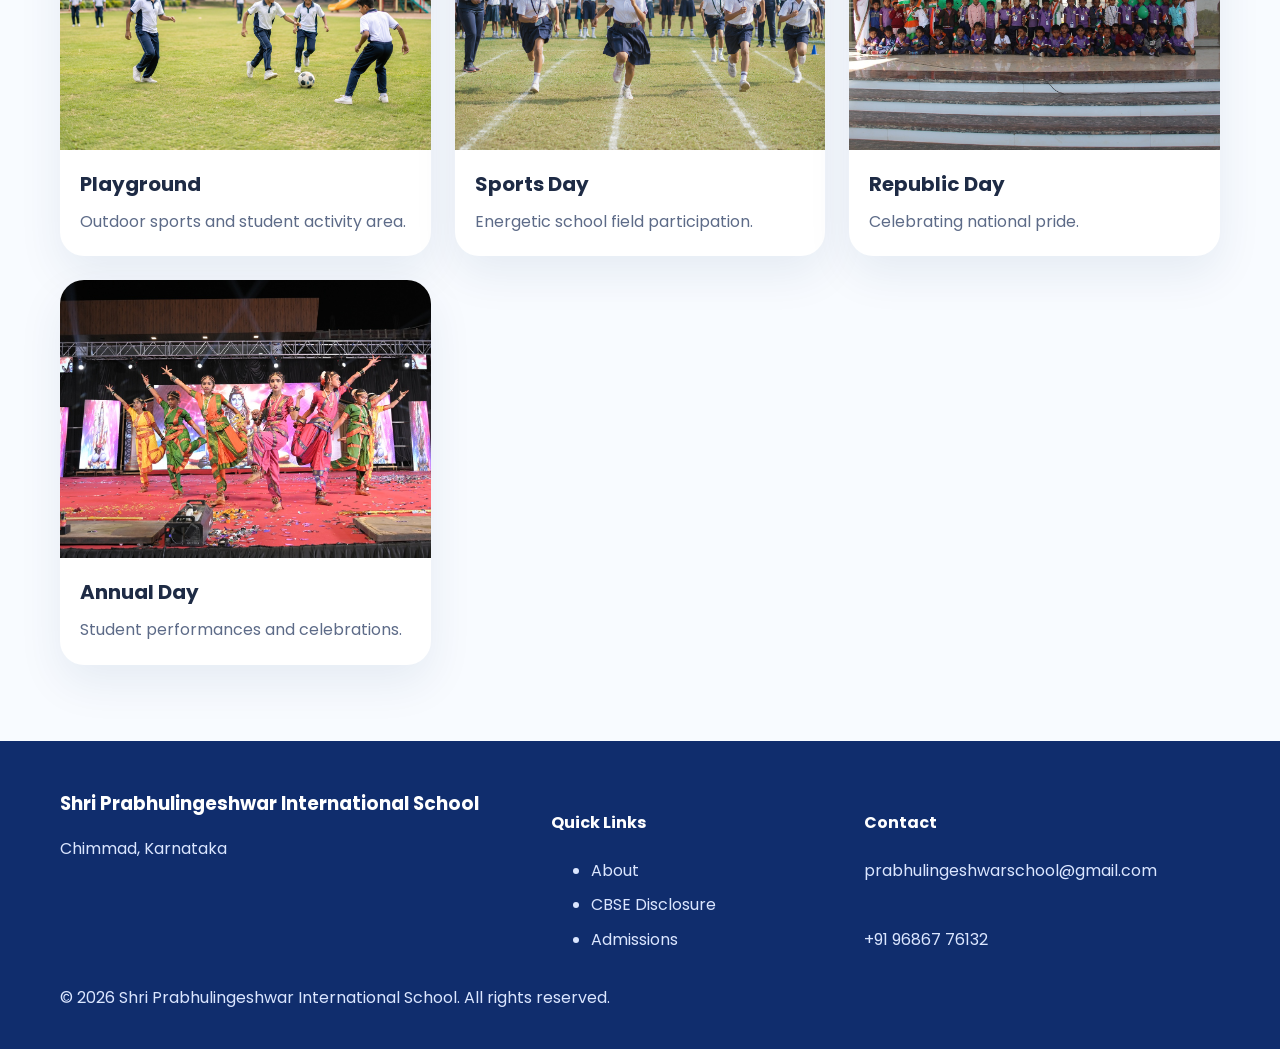
==== commit c619af39: "Upadte the photos and CBSE section as per discussion with Hanumanth on 17/09/2026" ====
--- a/gallery.html
+++ b/gallery.html
@@ -1,18 +1,21 @@
 <!doctype html>
 <html lang="en">
+
 <head>
   <meta charset="utf-8" />
   <meta name="viewport" content="width=device-width, initial-scale=1" />
   <title>Photo Gallery | Shri Prabhulingeshwar International School</title>
-  <meta name="description" content="Gallery of representative photos for Shri Prabhulingeshwar International School website." />
+  <meta name="description"
+    content="Gallery of representative photos for Shri Prabhulingeshwar International School website." />
   <link rel="stylesheet" href="styles.css" />
   <link rel="preconnect" href="https://fonts.googleapis.com">
   <link rel="preconnect" href="https://fonts.gstatic.com" crossorigin>
   <link href="https://fonts.googleapis.com/css2?family=Poppins:wght@400;500;600;700;800&display=swap" rel="stylesheet">
 </head>
+
 <body>
   <a class="skip-link" href="#main">Skip to main content</a>
-  
+
   <header class="top-strip">
     <div class="container top-strip-inner">
       <div>Affiliated to CBSE, New Delhi</div>
@@ -55,25 +58,169 @@
         <div class="hero-copy centered-copy">
           <p class="tag">Gallery • Dummy Representative Photos • Website Visuals</p>
           <h1>School Gallery</h1>
-          <p class="hero-lead">Browse the representative dummy and generated photos added to the website. Click any image to open it in a lightbox view.</p>
-        </div>
-      </div>
-    </section>
-    <section class="section"><div class="container"><p class="section-label">Gallery</p><h2>Campus & Infrastructure</h2><div class="photo-grid three-grid"><figure class="photo-tile gallery-card"><a href="assets/dummy-campus-exterior.png" class="lightbox-trigger" data-caption="Campus Exterior — Representative campus building and entrance infrastructure."><img src="assets/dummy-campus-exterior.png" alt="Campus Exterior" class="gallery-photo"></a><figcaption><strong>Campus Exterior</strong><span>Representative campus building and entrance infrastructure.</span></figcaption></figure>
-<figure class="photo-tile gallery-card"><a href="assets/dummy-auditorium.png" class="lightbox-trigger" data-caption="Auditorium — Assembly, events and stage presentations."><img src="assets/dummy-auditorium.png" alt="Auditorium" class="gallery-photo"></a><figcaption><strong>Auditorium</strong><span>Assembly, events and stage presentations.</span></figcaption></figure>
-<figure class="photo-tile gallery-card"><a href="assets/dummy-buses.png" class="lightbox-trigger" data-caption="School Buses — Safe and organized transport fleet."><img src="assets/dummy-buses.png" alt="School Buses" class="gallery-photo"></a><figcaption><strong>School Buses</strong><span>Safe and organized transport fleet.</span></figcaption></figure>
-<figure class="photo-tile gallery-card"><a href="assets/dummy-office.png" class="lightbox-trigger" data-caption="School Office — Administrative office and academic operations."><img src="assets/dummy-office.png" alt="School Office" class="gallery-photo"></a><figcaption><strong>School Office</strong><span>Administrative office and academic operations.</span></figcaption></figure>
-<figure class="photo-tile gallery-card"><a href="assets/dummy-reception.png" class="lightbox-trigger" data-caption="Reception Area — Welcoming reception and visitor seating area."><img src="assets/dummy-reception.png" alt="Reception Area" class="gallery-photo"></a><figcaption><strong>Reception Area</strong><span>Welcoming reception and visitor seating area.</span></figcaption></figure>
-<figure class="photo-tile gallery-card"><a href="assets/dummy-front-office.png" class="lightbox-trigger" data-caption="Front Office / Lobby — Clean entrance and front office impression."><img src="assets/dummy-front-office.png" alt="Front Office / Lobby" class="gallery-photo"></a><figcaption><strong>Front Office / Lobby</strong><span>Clean entrance and front office impression.</span></figcaption></figure></div></div></section><section class="section"><div class="container"><p class="section-label">Gallery</p><h2>Leadership & Institution</h2><div class="photo-grid three-grid"><figure class="photo-tile gallery-card"><a href="assets/dummy-principal.png" class="lightbox-trigger" data-caption="Principal / Leadership — Representative leadership portrait for the school website."><img src="assets/dummy-principal.png" alt="Principal / Leadership" class="gallery-photo"></a><figcaption><strong>Principal / Leadership</strong><span>Representative leadership portrait for the school website.</span></figcaption></figure>
-<figure class="photo-tile gallery-card"><a href="assets/dummy-staff-group.png" class="lightbox-trigger" data-caption="Staff Group — Representative teaching and support staff photograph."><img src="assets/dummy-staff-group.png" alt="Staff Group" class="gallery-photo"></a><figcaption><strong>Staff Group</strong><span>Representative teaching and support staff photograph.</span></figcaption></figure>
-<figure class="photo-tile gallery-card"><a href="assets/dummy-trust-group.png" class="lightbox-trigger" data-caption="Trust / Management — Representative management and governing team photograph."><img src="assets/dummy-trust-group.png" alt="Trust / Management" class="gallery-photo"></a><figcaption><strong>Trust / Management</strong><span>Representative management and governing team photograph.</span></figcaption></figure></div></div></section><section class="section"><div class="container"><p class="section-label">Gallery</p><h2>Academic Spaces</h2><div class="photo-grid three-grid"><figure class="photo-tile gallery-card"><a href="assets/dummy-classroom.png" class="lightbox-trigger" data-caption="Classroom Learning — Teacher-led classroom learning environment."><img src="assets/dummy-classroom.png" alt="Classroom Learning" class="gallery-photo"></a><figcaption><strong>Classroom Learning</strong><span>Teacher-led classroom learning environment.</span></figcaption></figure>
-<figure class="photo-tile gallery-card"><a href="assets/dummy-library.png" class="lightbox-trigger" data-caption="Library — Reading culture and quiet learning space."><img src="assets/dummy-library.png" alt="Library" class="gallery-photo"></a><figcaption><strong>Library</strong><span>Reading culture and quiet learning space.</span></figcaption></figure>
-<figure class="photo-tile gallery-card"><a href="assets/dummy-computer-lab.png" class="lightbox-trigger" data-caption="Computer Lab — Digital learning and computer-enabled instruction."><img src="assets/dummy-computer-lab.png" alt="Computer Lab" class="gallery-photo"></a><figcaption><strong>Computer Lab</strong><span>Digital learning and computer-enabled instruction.</span></figcaption></figure>
-<figure class="photo-tile gallery-card"><a href="assets/dummy-kindergarten.png" class="lightbox-trigger" data-caption="Kindergarten — Activity-based foundational classroom setting."><img src="assets/dummy-kindergarten.png" alt="Kindergarten" class="gallery-photo"></a><figcaption><strong>Kindergarten</strong><span>Activity-based foundational classroom setting.</span></figcaption></figure></div></div></section><section class="section"><div class="container"><p class="section-label">Gallery</p><h2>Laboratories</h2><div class="photo-grid three-grid"><figure class="photo-tile gallery-card"><a href="assets/dummy-science-lab.png" class="lightbox-trigger" data-caption="General Science Lab — Practical science learning environment."><img src="assets/dummy-science-lab.png" alt="General Science Lab" class="gallery-photo"></a><figcaption><strong>General Science Lab</strong><span>Practical science learning environment.</span></figcaption></figure>
-<figure class="photo-tile gallery-card"><a href="assets/dummy-chemistry-lab.png" class="lightbox-trigger" data-caption="Chemistry Lab — Safe practical chemistry learning with teacher guidance."><img src="assets/dummy-chemistry-lab.png" alt="Chemistry Lab" class="gallery-photo"></a><figcaption><strong>Chemistry Lab</strong><span>Safe practical chemistry learning with teacher guidance.</span></figcaption></figure>
-<figure class="photo-tile gallery-card"><a href="assets/dummy-physics-lab.png" class="lightbox-trigger" data-caption="Physics Lab — Hands-on physics apparatus and experiments."><img src="assets/dummy-physics-lab.png" alt="Physics Lab" class="gallery-photo"></a><figcaption><strong>Physics Lab</strong><span>Hands-on physics apparatus and experiments.</span></figcaption></figure>
-<figure class="photo-tile gallery-card"><a href="assets/dummy-biology-lab.png" class="lightbox-trigger" data-caption="Biology Lab — Models, specimens and biology learning."><img src="assets/dummy-biology-lab.png" alt="Biology Lab" class="gallery-photo"></a><figcaption><strong>Biology Lab</strong><span>Models, specimens and biology learning.</span></figcaption></figure></div></div></section><section class="section"><div class="container"><p class="section-label">Gallery</p><h2>Campus Life & Activities</h2><div class="photo-grid three-grid"><figure class="photo-tile gallery-card"><a href="assets/dummy-playground.png" class="lightbox-trigger" data-caption="Playground — Outdoor sports and student activity area."><img src="assets/dummy-playground.png" alt="Playground" class="gallery-photo"></a><figcaption><strong>Playground</strong><span>Outdoor sports and student activity area.</span></figcaption></figure>
-<figure class="photo-tile gallery-card"><a href="assets/dummy-sports.png" class="lightbox-trigger" data-caption="Sports Day — Energetic school field participation."><img src="assets/dummy-sports.png" alt="Sports Day" class="gallery-photo"></a><figcaption><strong>Sports Day</strong><span>Energetic school field participation.</span></figcaption></figure></div></div></section>
+          <p class="hero-lead">Browse the representative dummy and generated photos added to the website. Click any
+            image to open it in a lightbox view.</p>
+        </div>
+      </div>
+    </section>
+    <section class="section">
+      <div class="container">
+        <p class="section-label">Gallery</p>
+        <h2>Campus & Infrastructure</h2>
+        <div class="photo-grid three-grid">
+          <figure class="photo-tile gallery-card"><a href="assets/school main building.jpg" class="lightbox-trigger"
+              data-caption="Campus Exterior — Representative campus building and entrance infrastructure."><img
+                src="assets/school main building.jpg" alt="Campus Exterior" class="gallery-photo"></a>
+            <figcaption><strong>Campus Exterior</strong><span>Campus building and entrance infrastructure.</span>
+            </figcaption>
+          </figure>
+          <figure class="photo-tile gallery-card"><a href="assets/dummy-auditorium.png" class="lightbox-trigger"
+              data-caption="Auditorium — Assembly, events and stage presentations."><img
+                src="assets/dummy-auditorium.png" alt="Auditorium" class="gallery-photo"></a>
+            <figcaption><strong>Auditorium</strong><span>Assembly, events and stage presentations.</span></figcaption>
+          </figure>
+          <figure class="photo-tile gallery-card"><a href="assets/dummy-buses.png" class="lightbox-trigger"
+              data-caption="School Buses — Safe and organized transport fleet."><img src="assets/dummy-buses.png"
+                alt="School Buses" class="gallery-photo"></a>
+            <figcaption><strong>School Buses</strong><span>Safe and organized transport fleet.</span></figcaption>
+          </figure>
+          <figure class="photo-tile gallery-card"><a href="assets/dummy-office.png" class="lightbox-trigger"
+              data-caption="School Office — Administrative office and academic operations."><img
+                src="assets/dummy-office.png" alt="School Office" class="gallery-photo"></a>
+            <figcaption><strong>School Office</strong><span>Administrative office and academic operations.</span>
+            </figcaption>
+          </figure>
+          <figure class="photo-tile gallery-card"><a href="assets/dummy-reception.png" class="lightbox-trigger"
+              data-caption="Reception Area — Welcoming reception and visitor seating area."><img
+                src="assets/dummy-reception.png" alt="Reception Area" class="gallery-photo"></a>
+            <figcaption><strong>Reception Area</strong><span>Welcoming reception and visitor seating area.</span>
+            </figcaption>
+          </figure>
+          <figure class="photo-tile gallery-card"><a href="assets/dummy-front-office.png" class="lightbox-trigger"
+              data-caption="Front Office / Lobby — Clean entrance and front office impression."><img
+                src="assets/dummy-front-office.png" alt="Front Office / Lobby" class="gallery-photo"></a>
+            <figcaption><strong>Front Office / Lobby</strong><span>Clean entrance and front office impression.</span>
+            </figcaption>
+          </figure>
+        </div>
+      </div>
+    </section>
+    <section class="section">
+      <div class="container">
+        <p class="section-label">Gallery</p>
+        <h2>Leadership & Institution</h2>
+        <div class="photo-grid three-grid">
+          <figure class="photo-tile gallery-card"><a href="assets/principal.jpg" class="lightbox-trigger"
+              data-caption="Principal / Leadership — Representative leadership portrait for the school website."><img
+                src="assets/principal.jpg" alt="Principal / Leadership" class="gallery-photo"></a>
+            <figcaption><strong>Principal / Leadership</strong><span></span></figcaption>
+          </figure>
+          <figure class="photo-tile gallery-card"><a href="assets/Society member and teaching Faculty.jpg"
+              class="lightbox-trigger"
+              data-caption="Staff Group — Representative teaching and support staff photograph."><img
+                src="assets/Society member and teaching Faculty.jpg" alt="Staff Group" class="gallery-photo"></a>
+            <figcaption><strong>Staff Group</strong><span>Representative teaching and support staff photograph.</span>
+            </figcaption>
+          </figure>
+          <figure class="photo-tile gallery-card"><a href="assets/dummy-trust-group.png" class="lightbox-trigger"
+              data-caption="Trust / Management — Representative management and governing team photograph."><img
+                src="assets/dummy-trust-group.png" alt="Trust / Management" class="gallery-photo"></a>
+            <figcaption><strong>Trust / Management</strong><span>Representative management and governing team
+                photograph.</span></figcaption>
+          </figure>
+        </div>
+      </div>
+    </section>
+    <section class="section">
+      <div class="container">
+        <p class="section-label">Gallery</p>
+        <h2>Academic Spaces</h2>
+        <div class="photo-grid three-grid">
+          <figure class="photo-tile gallery-card"><a href="assets/dummy-classroom.png" class="lightbox-trigger"
+              data-caption="Classroom Learning — Teacher-led classroom learning environment."><img
+                src="assets/dummy-classroom.png" alt="Classroom Learning" class="gallery-photo"></a>
+            <figcaption><strong>Classroom Learning</strong><span>Teacher-led classroom learning environment.</span>
+            </figcaption>
+          </figure>
+          <figure class="photo-tile gallery-card"><a href="assets/dummy-library.png" class="lightbox-trigger"
+              data-caption="Library — Reading culture and quiet learning space."><img src="assets/dummy-library.png"
+                alt="Library" class="gallery-photo"></a>
+            <figcaption><strong>Library</strong><span>Reading culture and quiet learning space.</span></figcaption>
+          </figure>
+          <figure class="photo-tile gallery-card"><a href="assets/dummy-computer-lab.png" class="lightbox-trigger"
+              data-caption="Computer Lab — Digital learning and computer-enabled instruction."><img
+                src="assets/dummy-computer-lab.png" alt="Computer Lab" class="gallery-photo"></a>
+            <figcaption><strong>Computer Lab</strong><span>Digital learning and computer-enabled instruction.</span>
+            </figcaption>
+          </figure>
+          <figure class="photo-tile gallery-card"><a href="assets/dummy-kindergarten.png" class="lightbox-trigger"
+              data-caption="Kindergarten — Activity-based foundational classroom setting."><img
+                src="assets/dummy-kindergarten.png" alt="Kindergarten" class="gallery-photo"></a>
+            <figcaption><strong>Kindergarten</strong><span>Activity-based foundational classroom setting.</span>
+            </figcaption>
+          </figure>
+        </div>
+      </div>
+    </section>
+    <section class="section">
+      <div class="container">
+        <p class="section-label">Gallery</p>
+        <h2>Laboratories</h2>
+        <div class="photo-grid three-grid">
+          <figure class="photo-tile gallery-card"><a href="assets/dummy-science-lab.png" class="lightbox-trigger"
+              data-caption="General Science Lab — Practical science learning environment."><img
+                src="assets/dummy-science-lab.png" alt="General Science Lab" class="gallery-photo"></a>
+            <figcaption><strong>General Science Lab</strong><span>Practical science learning environment.</span>
+            </figcaption>
+          </figure>
+          <figure class="photo-tile gallery-card"><a href="assets/dummy-chemistry-lab.png" class="lightbox-trigger"
+              data-caption="Chemistry Lab — Safe practical chemistry learning with teacher guidance."><img
+                src="assets/dummy-chemistry-lab.png" alt="Chemistry Lab" class="gallery-photo"></a>
+            <figcaption><strong>Chemistry Lab</strong><span>Safe practical chemistry learning with teacher
+                guidance.</span></figcaption>
+          </figure>
+          <figure class="photo-tile gallery-card"><a href="assets/dummy-physics-lab.png" class="lightbox-trigger"
+              data-caption="Physics Lab — Hands-on physics apparatus and experiments."><img
+                src="assets/dummy-physics-lab.png" alt="Physics Lab" class="gallery-photo"></a>
+            <figcaption><strong>Physics Lab</strong><span>Hands-on physics apparatus and experiments.</span>
+            </figcaption>
+          </figure>
+          <figure class="photo-tile gallery-card"><a href="assets/dummy-biology-lab.png" class="lightbox-trigger"
+              data-caption="Biology Lab — Models, specimens and biology learning."><img
+                src="assets/dummy-biology-lab.png" alt="Biology Lab" class="gallery-photo"></a>
+            <figcaption><strong>Biology Lab</strong><span>Models, specimens and biology learning.</span></figcaption>
+          </figure>
+        </div>
+      </div>
+    </section>
+    <section class="section">
+      <div class="container">
+        <p class="section-label">Gallery</p>
+        <h2>Campus Life & Activities</h2>
+        <div class="photo-grid three-grid">
+          <figure class="photo-tile gallery-card"><a href="assets/dummy-playground.png" class="lightbox-trigger"
+              data-caption="Playground — Outdoor sports and student activity area."><img
+                src="assets/dummy-playground.png" alt="Playground" class="gallery-photo"></a>
+            <figcaption><strong>Playground</strong><span>Outdoor sports and student activity area.</span></figcaption>
+          </figure>
+          <figure class="photo-tile gallery-card"><a href="assets/dummy-sports.png" class="lightbox-trigger"
+              data-caption="Sports Day — Energetic school field participation."><img src="assets/dummy-sports.png"
+                alt="Sports Day" class="gallery-photo"></a>
+            <figcaption><strong>Sports Day</strong><span>Energetic school field participation.</span></figcaption>
+          </figure>
+          <figure class="photo-tile gallery-card"><a href="assets/republic day.jpg" class="lightbox-trigger"
+              data-caption="Republic Day — Celebrating national pride."><img src="assets/republic day.jpg"
+                alt="Republic Day" class="gallery-photo"></a>
+            <figcaption><strong>Republic Day</strong><span>Celebrating national pride.</span></figcaption>
+          </figure>
+          <figure class="photo-tile gallery-card"><a href="assets/annual day function performance.jpg" class="lightbox-trigger"
+              data-caption="Annual Day — Student performances and celebrations."><img src="assets/annual day function performance.jpg"
+                alt="Annual Day" class="gallery-photo"></a>
+            <figcaption><strong>Annual Day</strong><span>Student performances and celebrations.</span></figcaption>
+          </figure>
+        </div>
+      </div>
+    </section>
   </main>
 
   <div class="lightbox" id="lightbox" aria-hidden="true">
@@ -102,7 +249,8 @@
       </div>
       <div>
         <h4>Contact</h4>
-        <p><a href="mailto:prabhulingeshwarschool@gmail.com">prabhulingeshwarschool@gmail.com</a><br><a href="tel:+919686776132">+91 96867 76132</a></p>
+        <p><a href="mailto:prabhulingeshwarschool@gmail.com">prabhulingeshwarschool@gmail.com</a><br><a
+            href="tel:+919686776132">+91 96867 76132</a></p>
       </div>
     </div>
     <div class="container footer-bottom">
@@ -112,4 +260,5 @@
 
   <script src="script.js"></script>
 </body>
+
 </html>
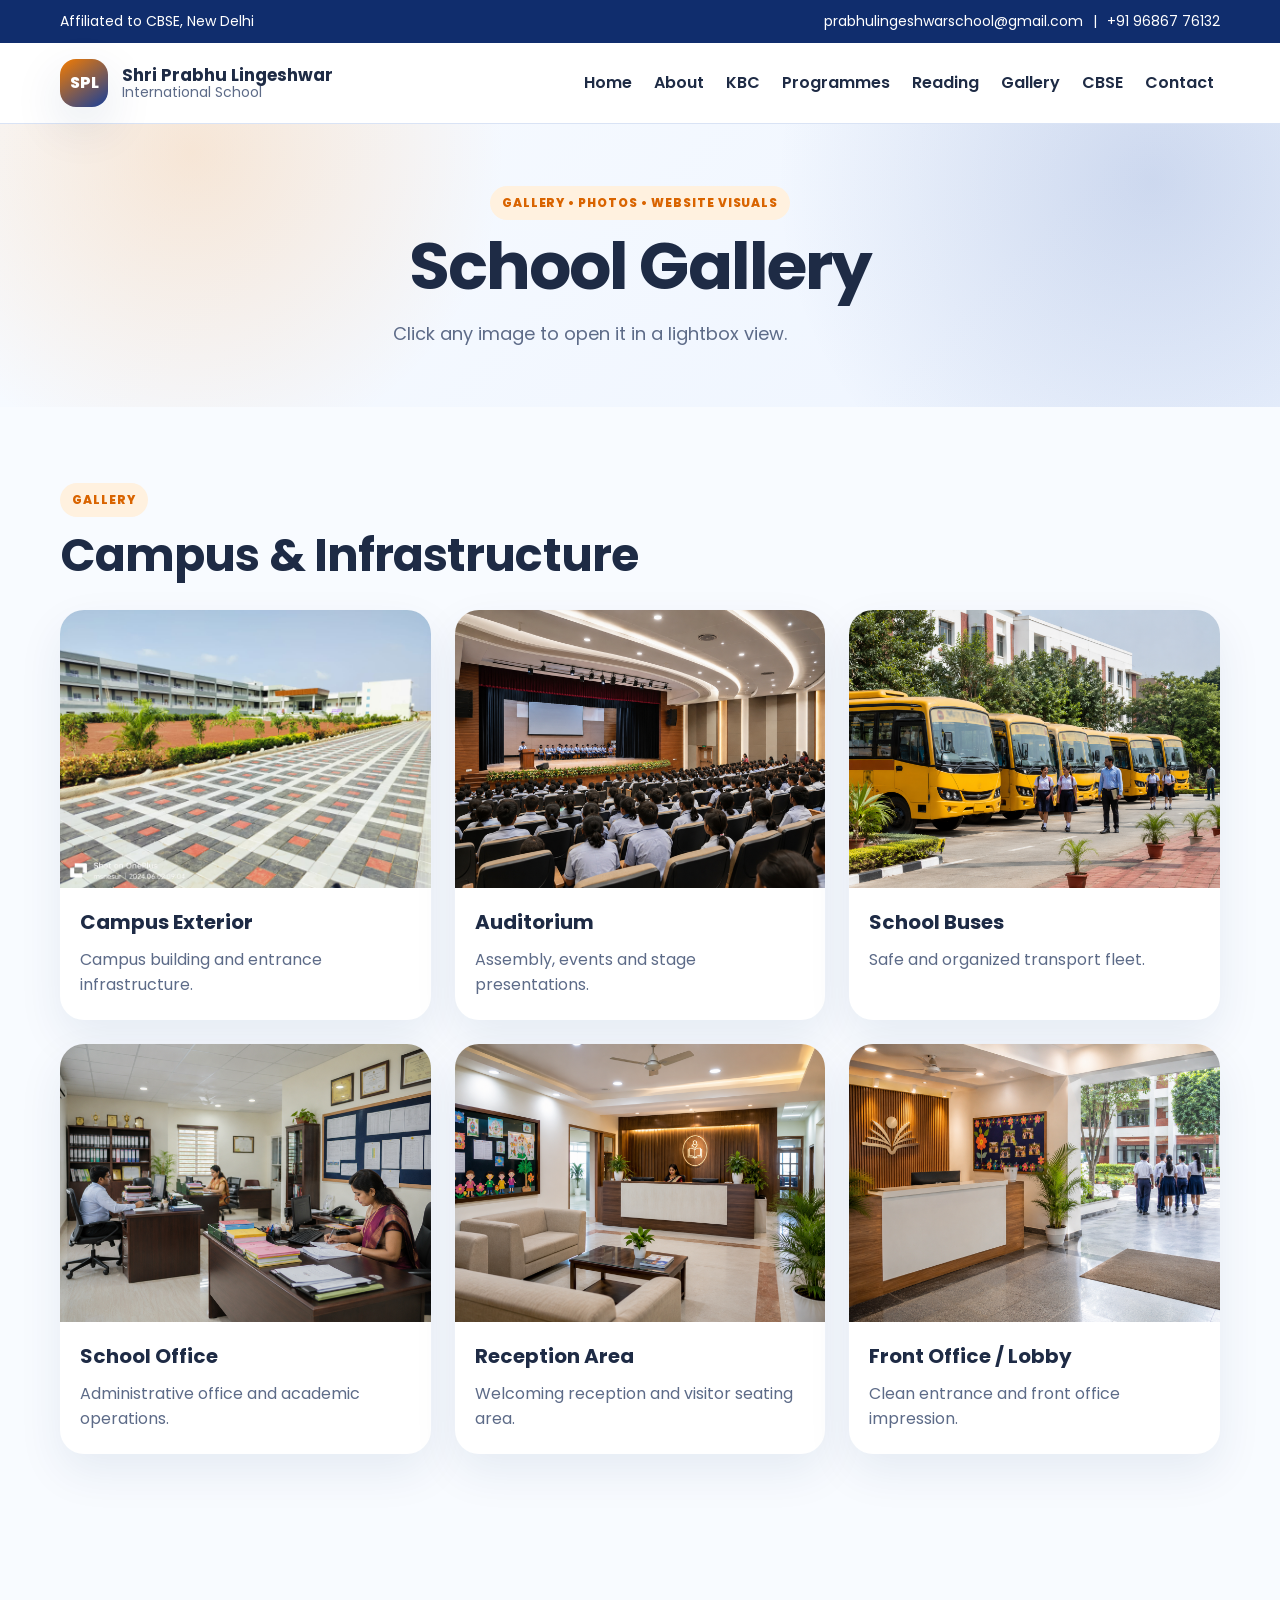
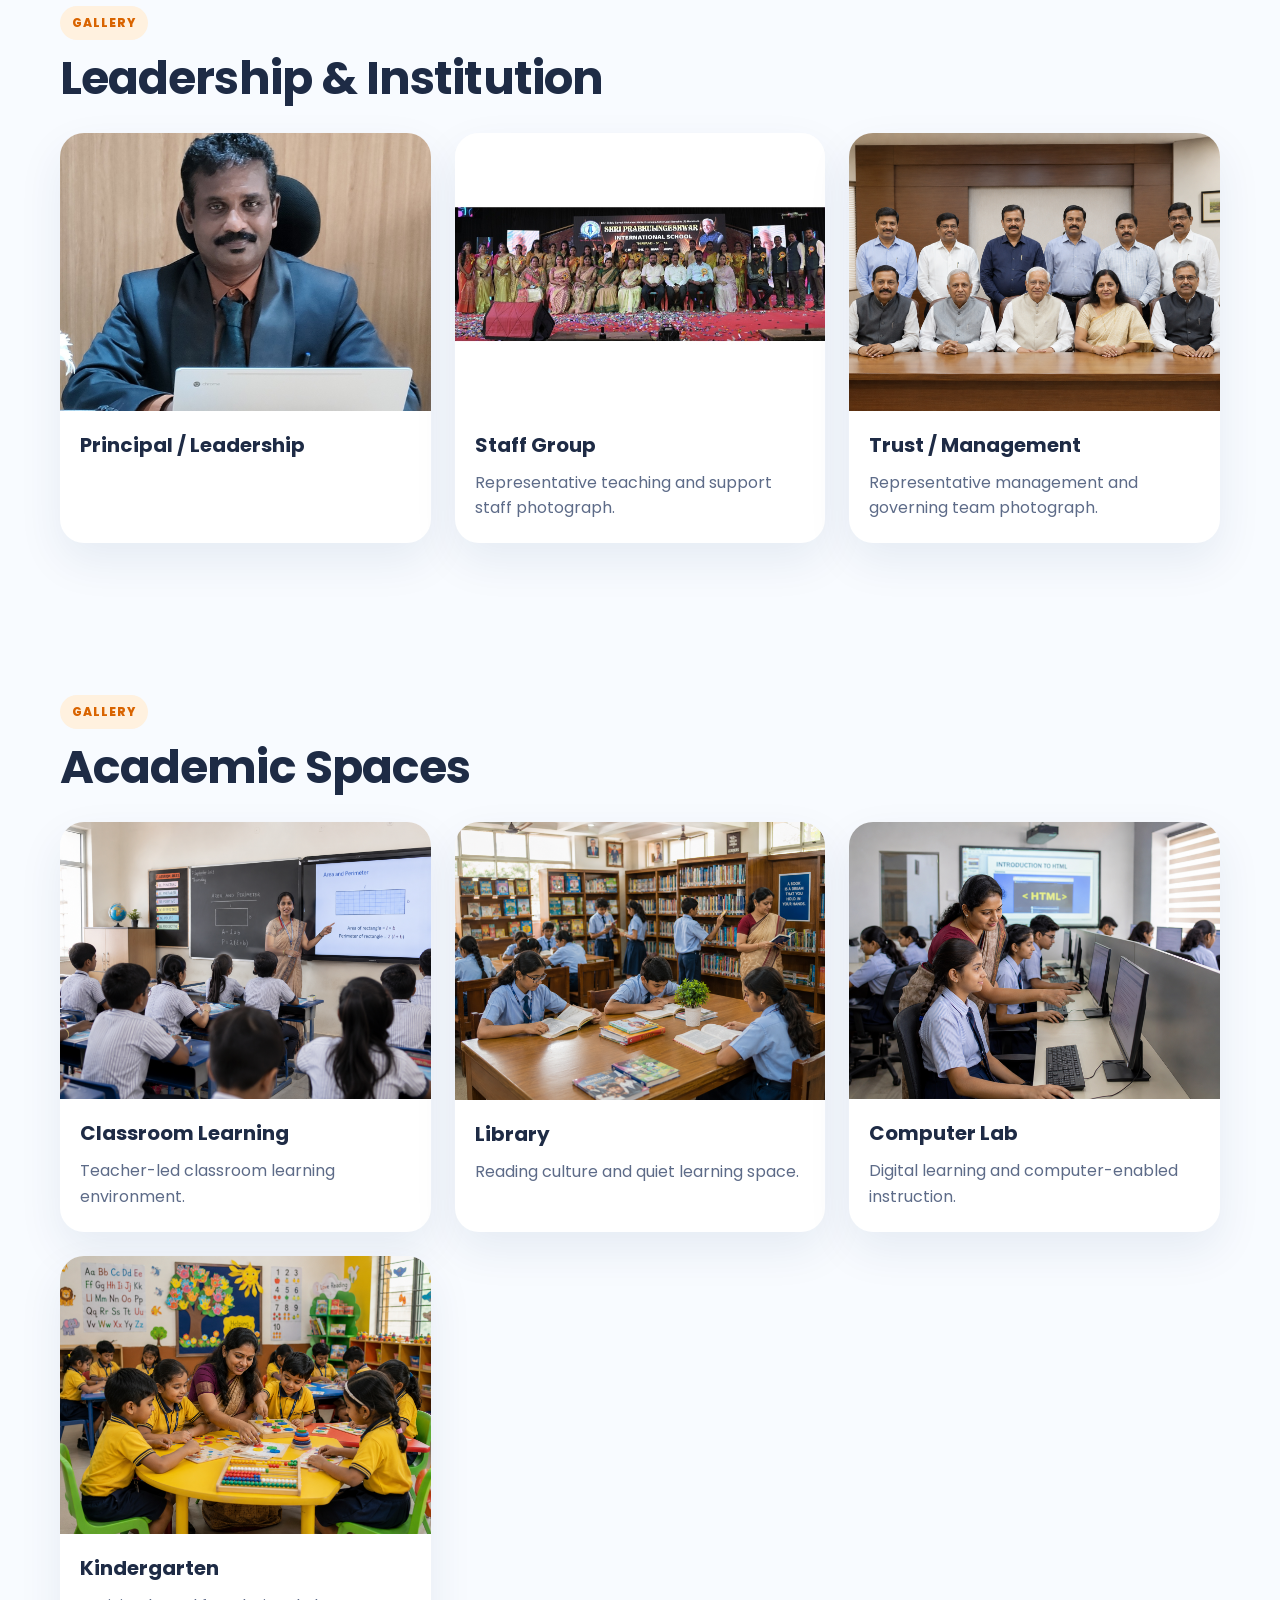
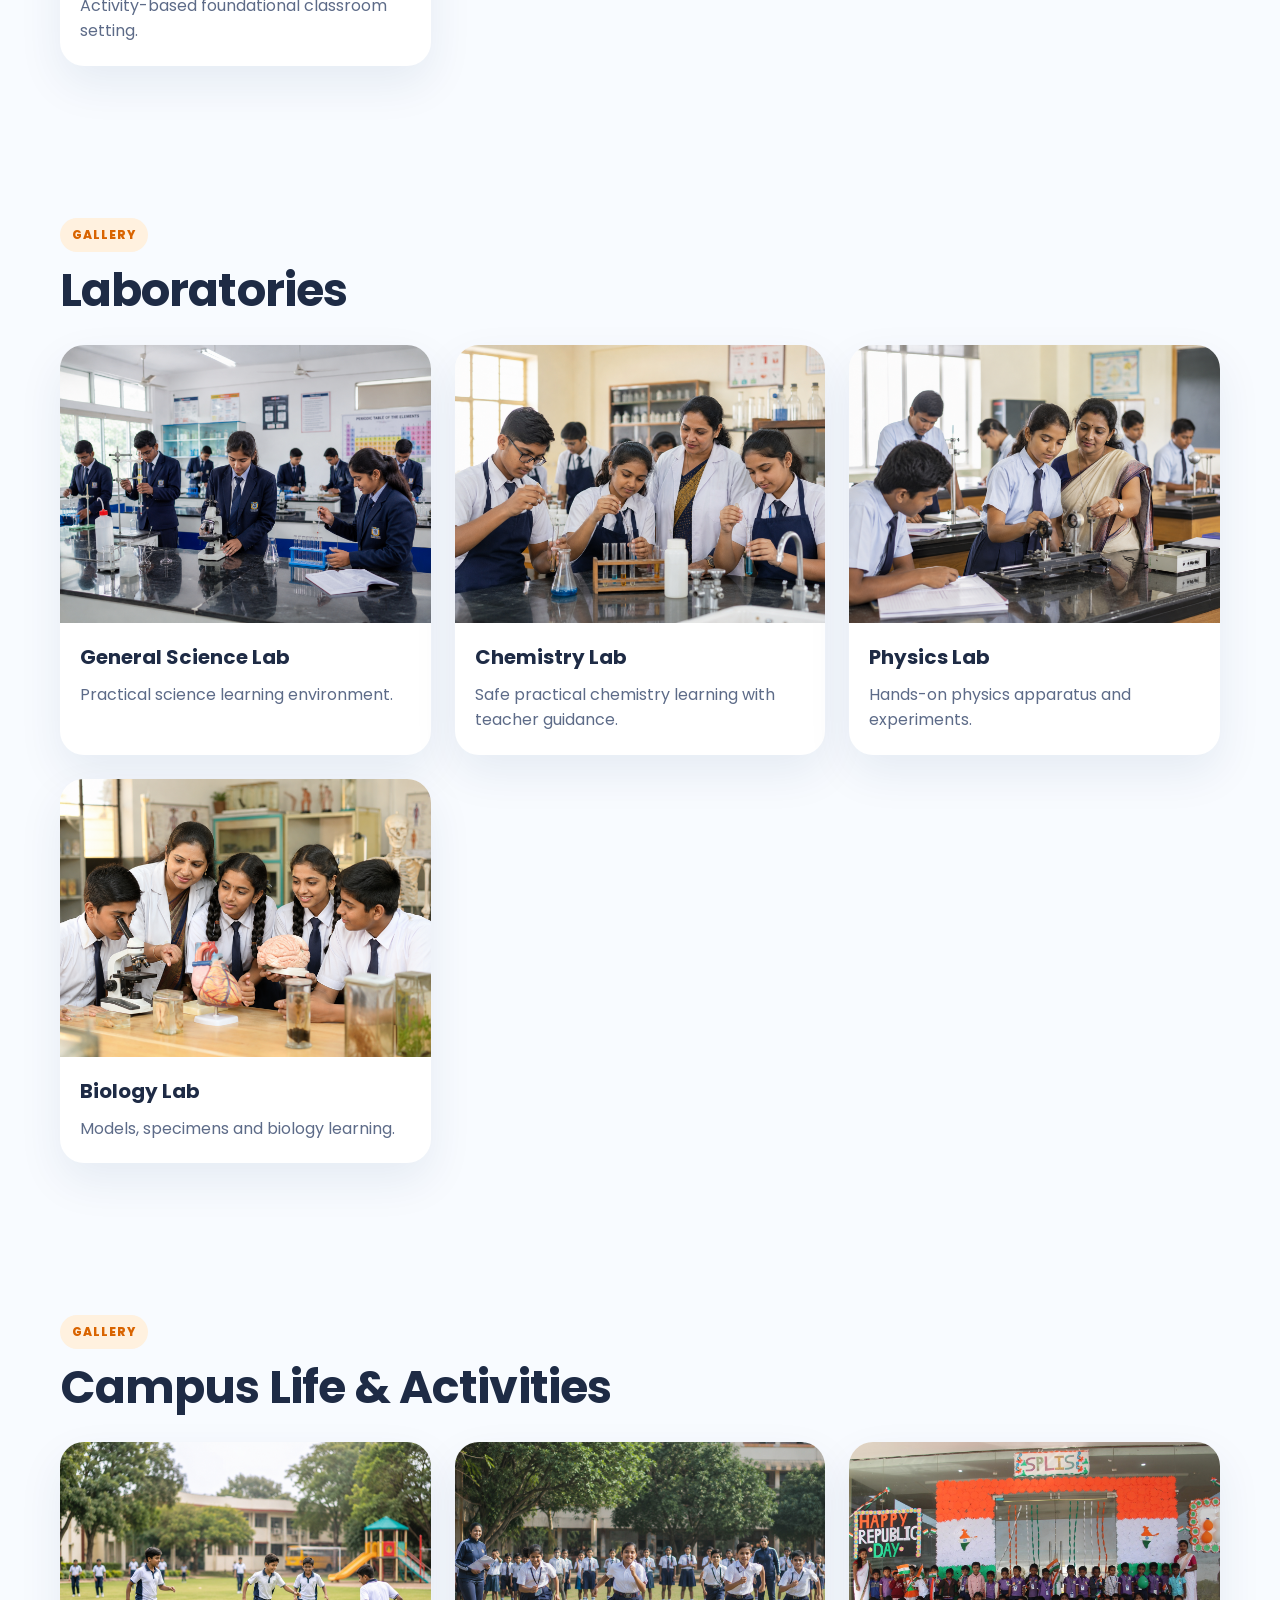
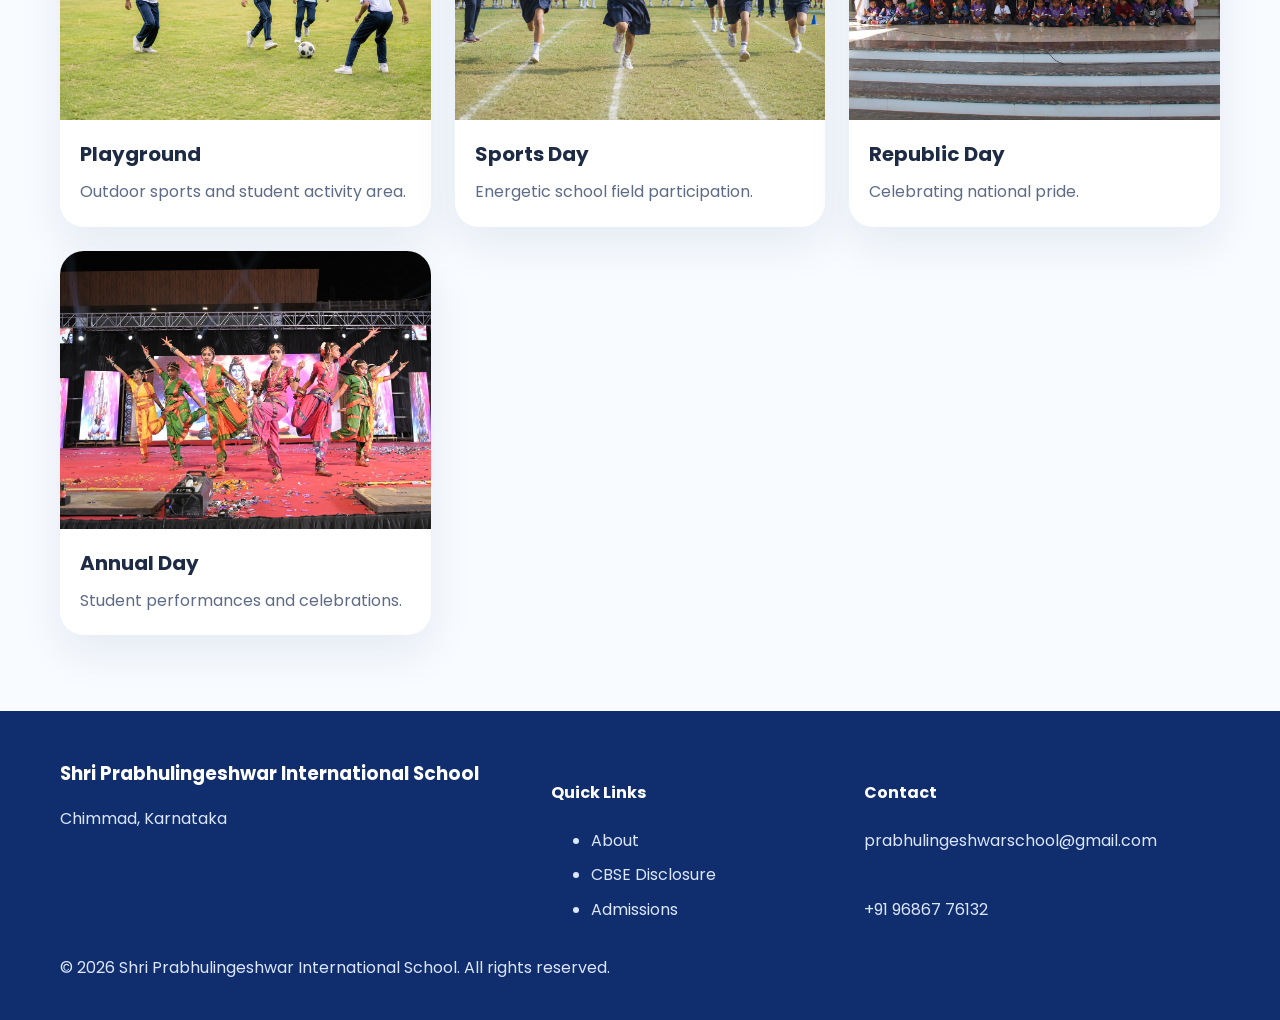
==== commit 95999ed1: "Remove the dummy and representative keywords from text content in the gallery.html file." ====
--- a/gallery.html
+++ b/gallery.html
@@ -56,9 +56,9 @@
     <section class="hero hero-compact">
       <div class="container">
         <div class="hero-copy centered-copy">
-          <p class="tag">Gallery • Dummy Representative Photos • Website Visuals</p>
+          <p class="tag">Gallery • Photos • Website Visuals</p>
           <h1>School Gallery</h1>
-          <p class="hero-lead">Browse the representative dummy and generated photos added to the website. Click any
+          <p class="hero-lead">Click any
             image to open it in a lightbox view.</p>
         </div>
       </div>
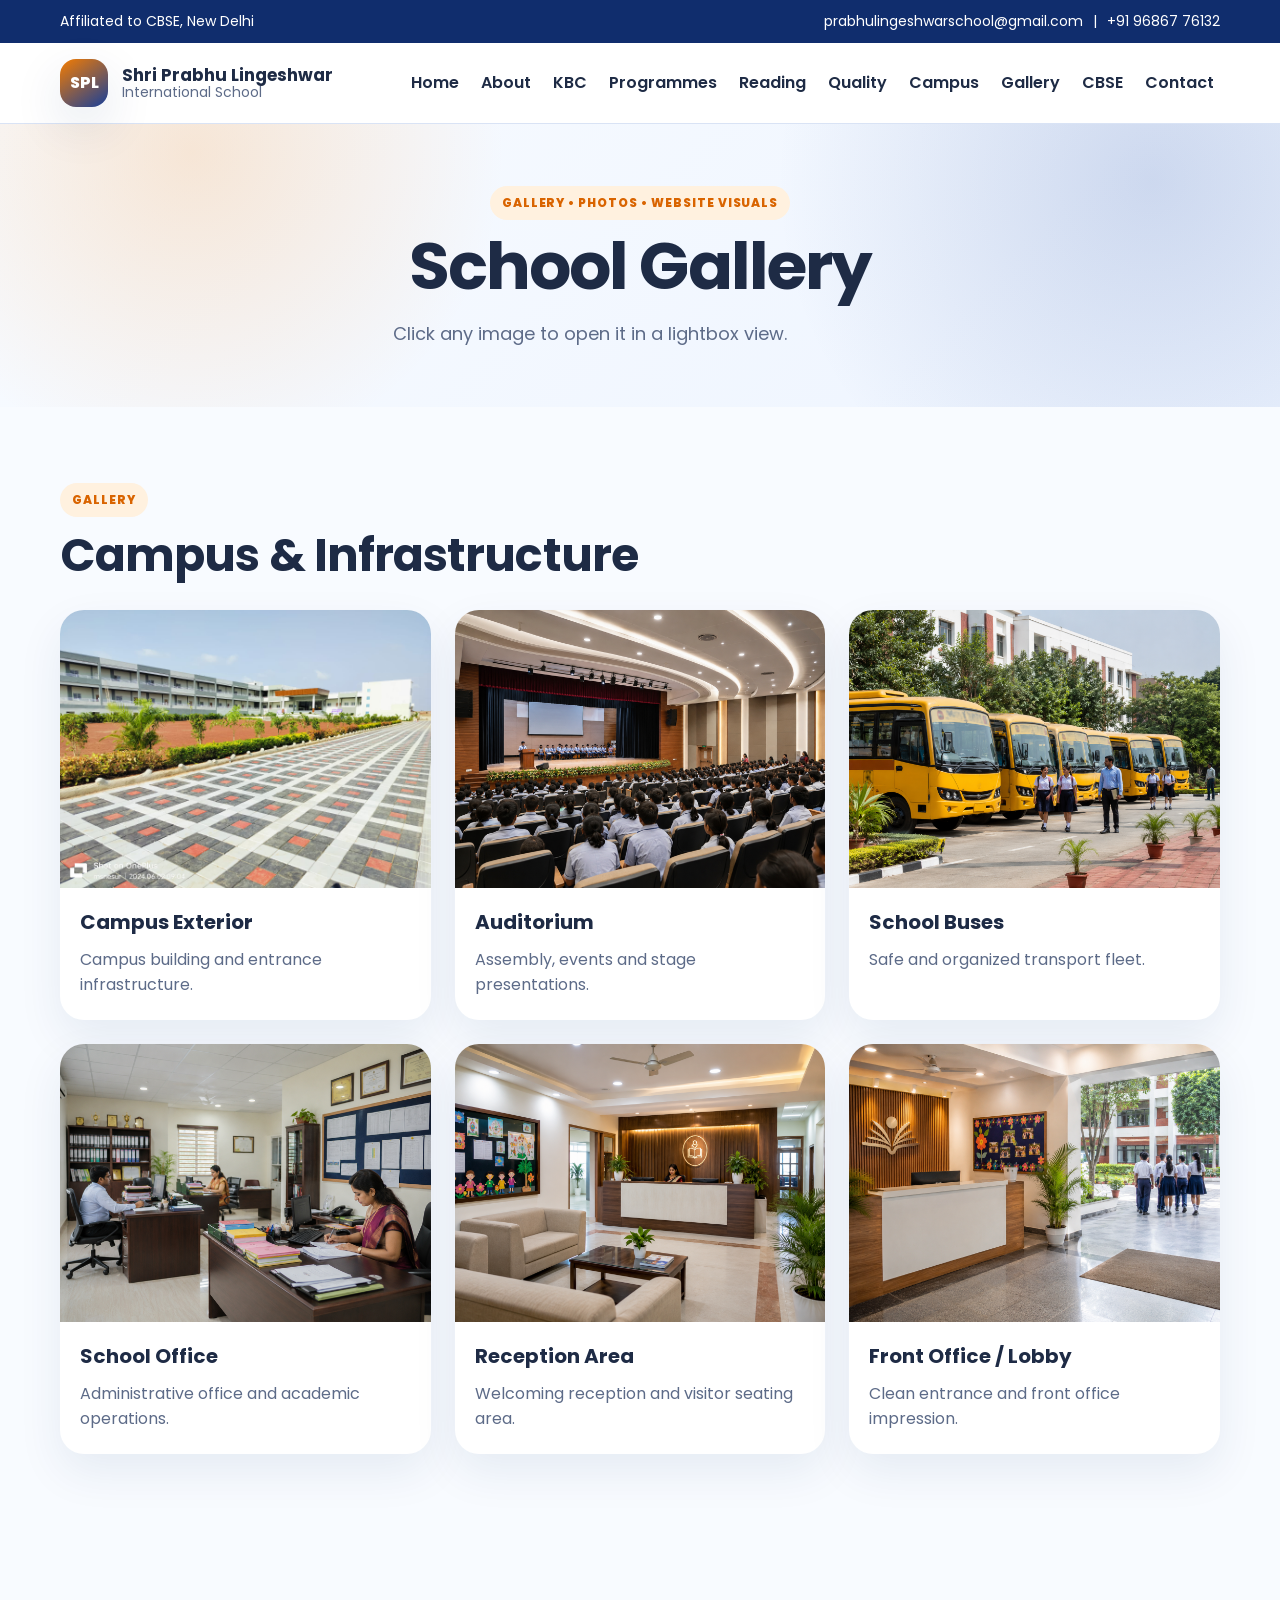
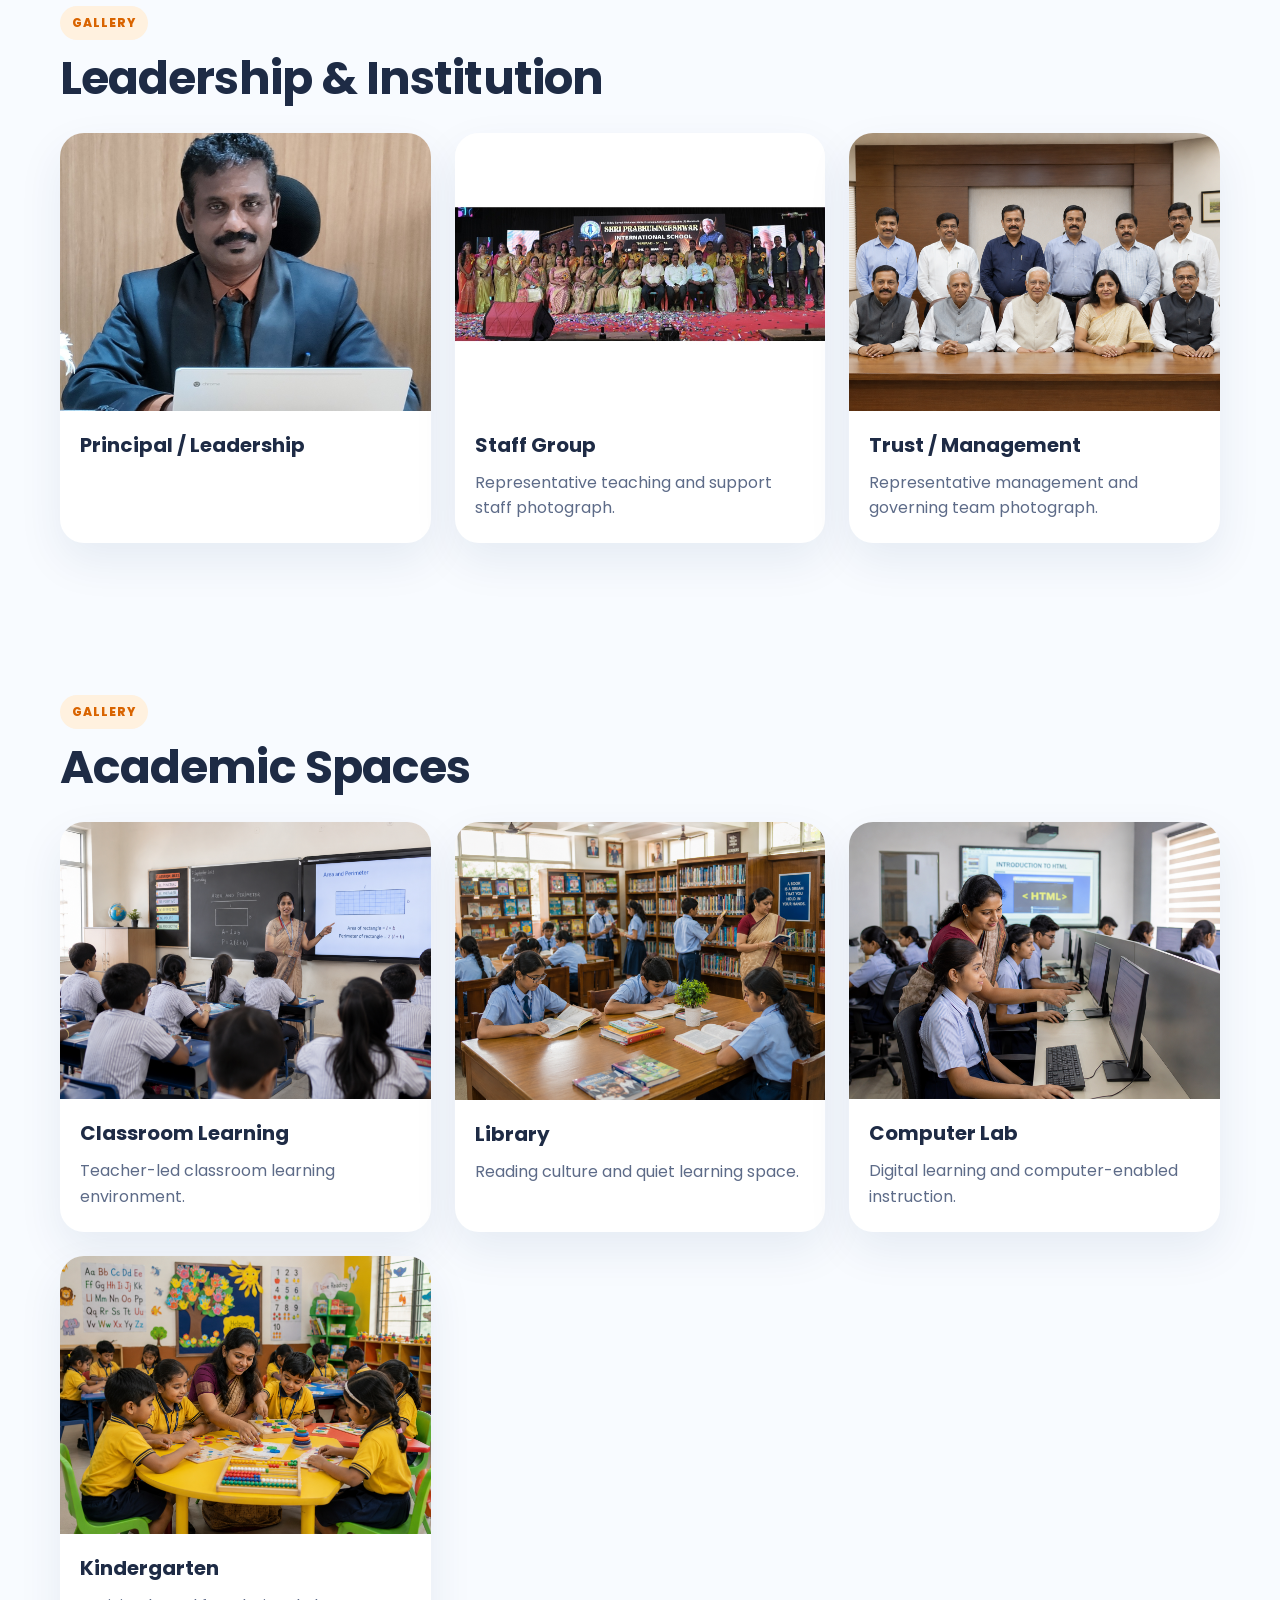
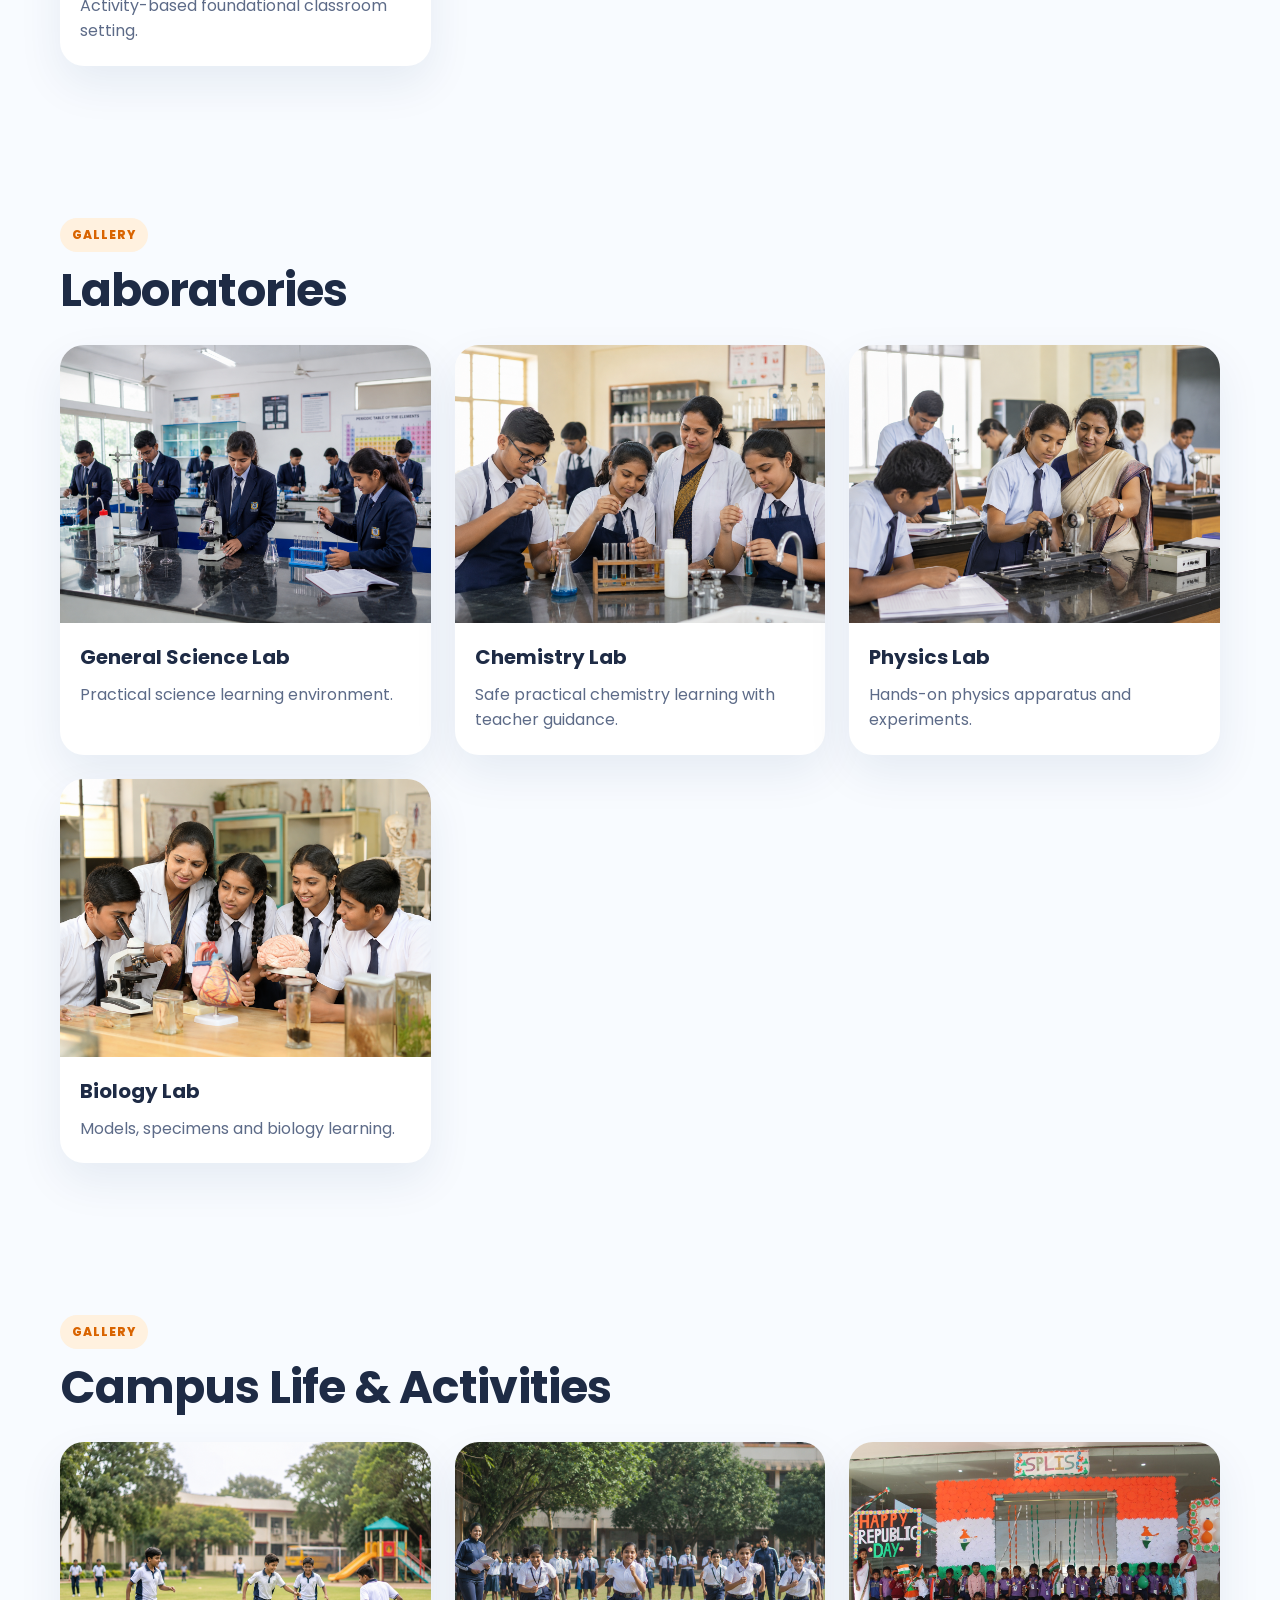
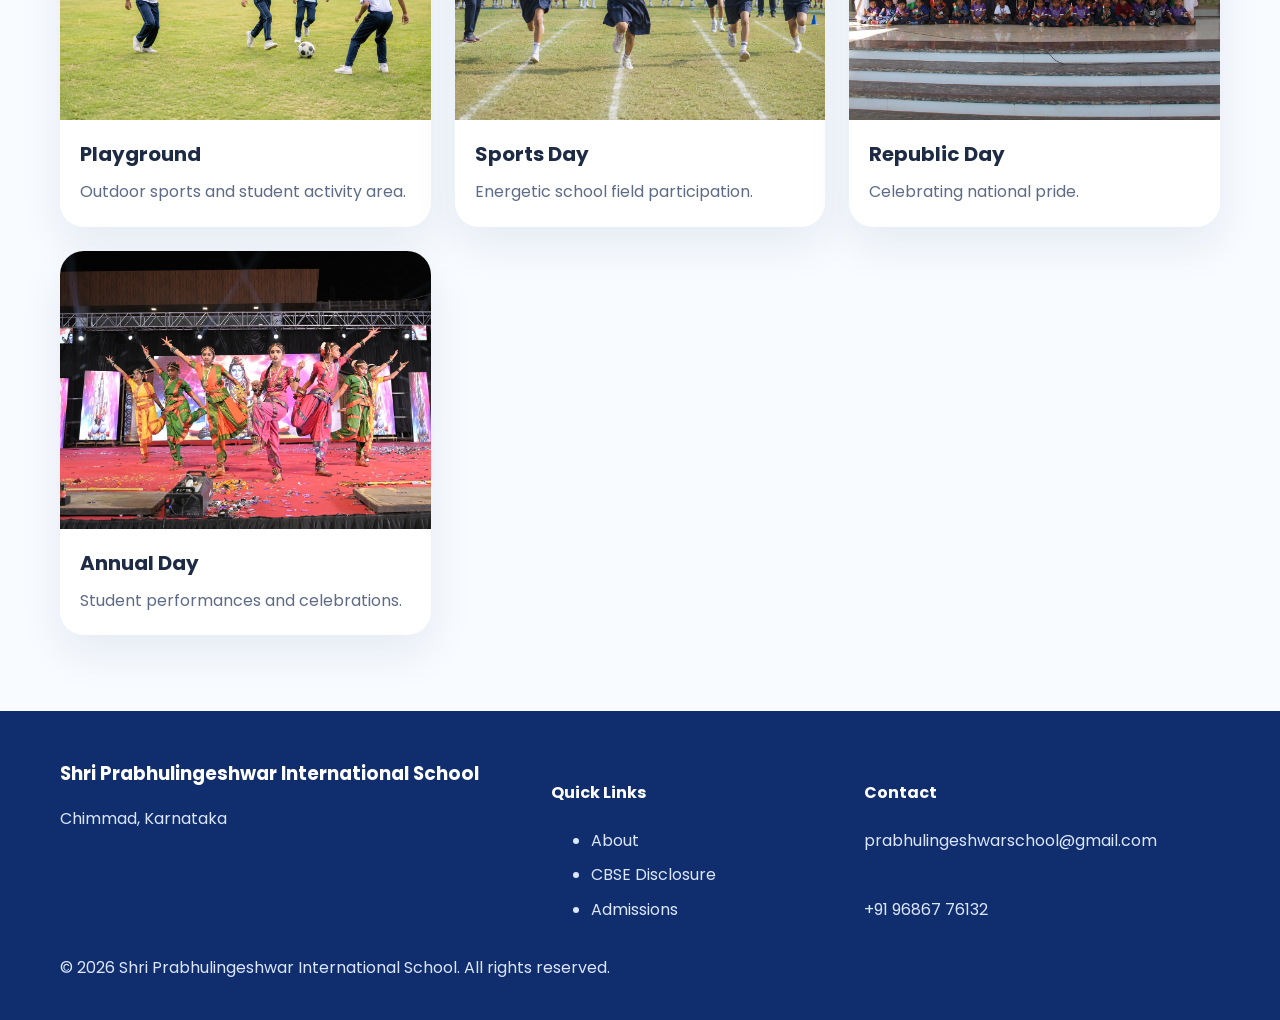
==== commit 4e188c63: "Update the main menu in gallery.html to include links to the "Quality" and "Campus" sections of the " ====
--- a/gallery.html
+++ b/gallery.html
@@ -45,6 +45,8 @@
         <li><a href="index.html#kbc">KBC</a></li>
         <li><a href="index.html#programmes">Programmes</a></li>
         <li><a href="index.html#reading">Reading</a></li>
+        <li><a href="index.html#quality">Quality</a></li>
+        <li><a href="index.html#campus-infra">Campus</a></li>
         <li><a href="gallery.html" aria-current="page">Gallery</a></li>
         <li><a href="index.html#disclosure">CBSE</a></li>
         <li><a href="index.html#contact">Contact</a></li>
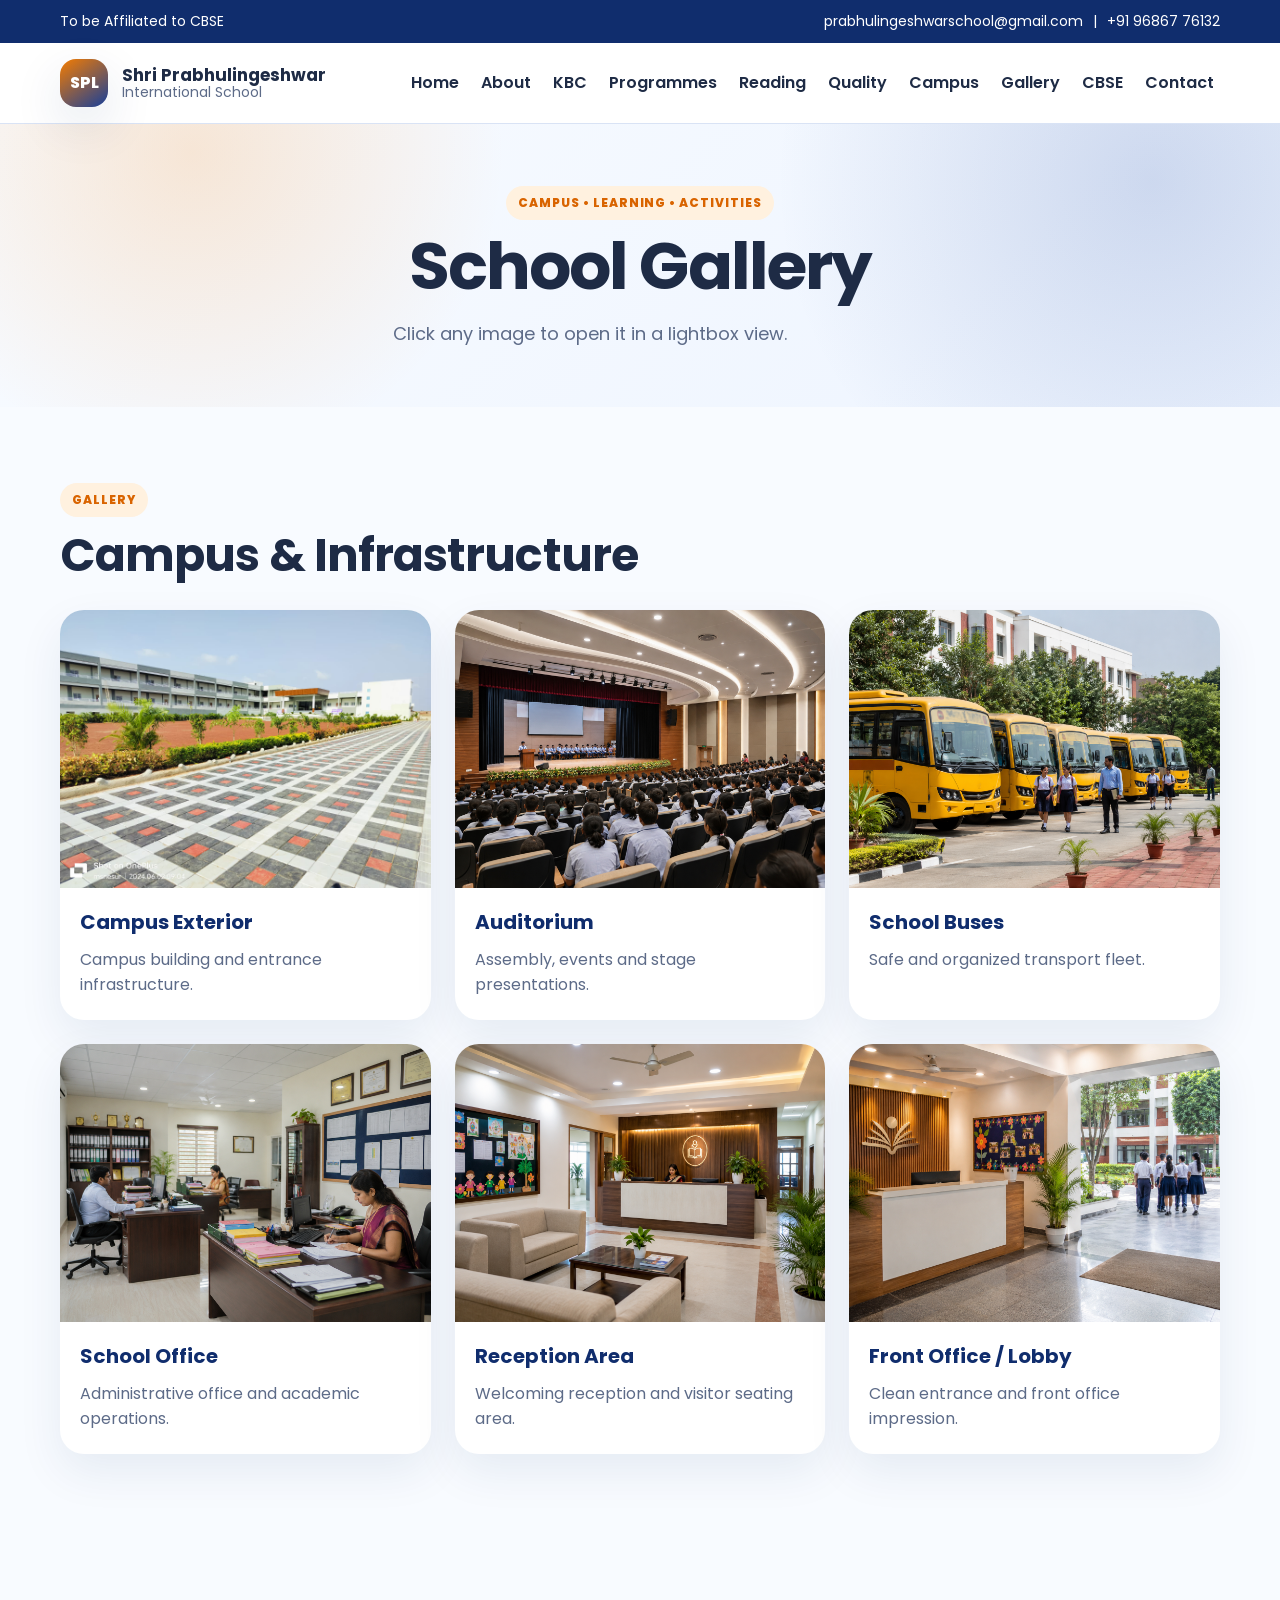
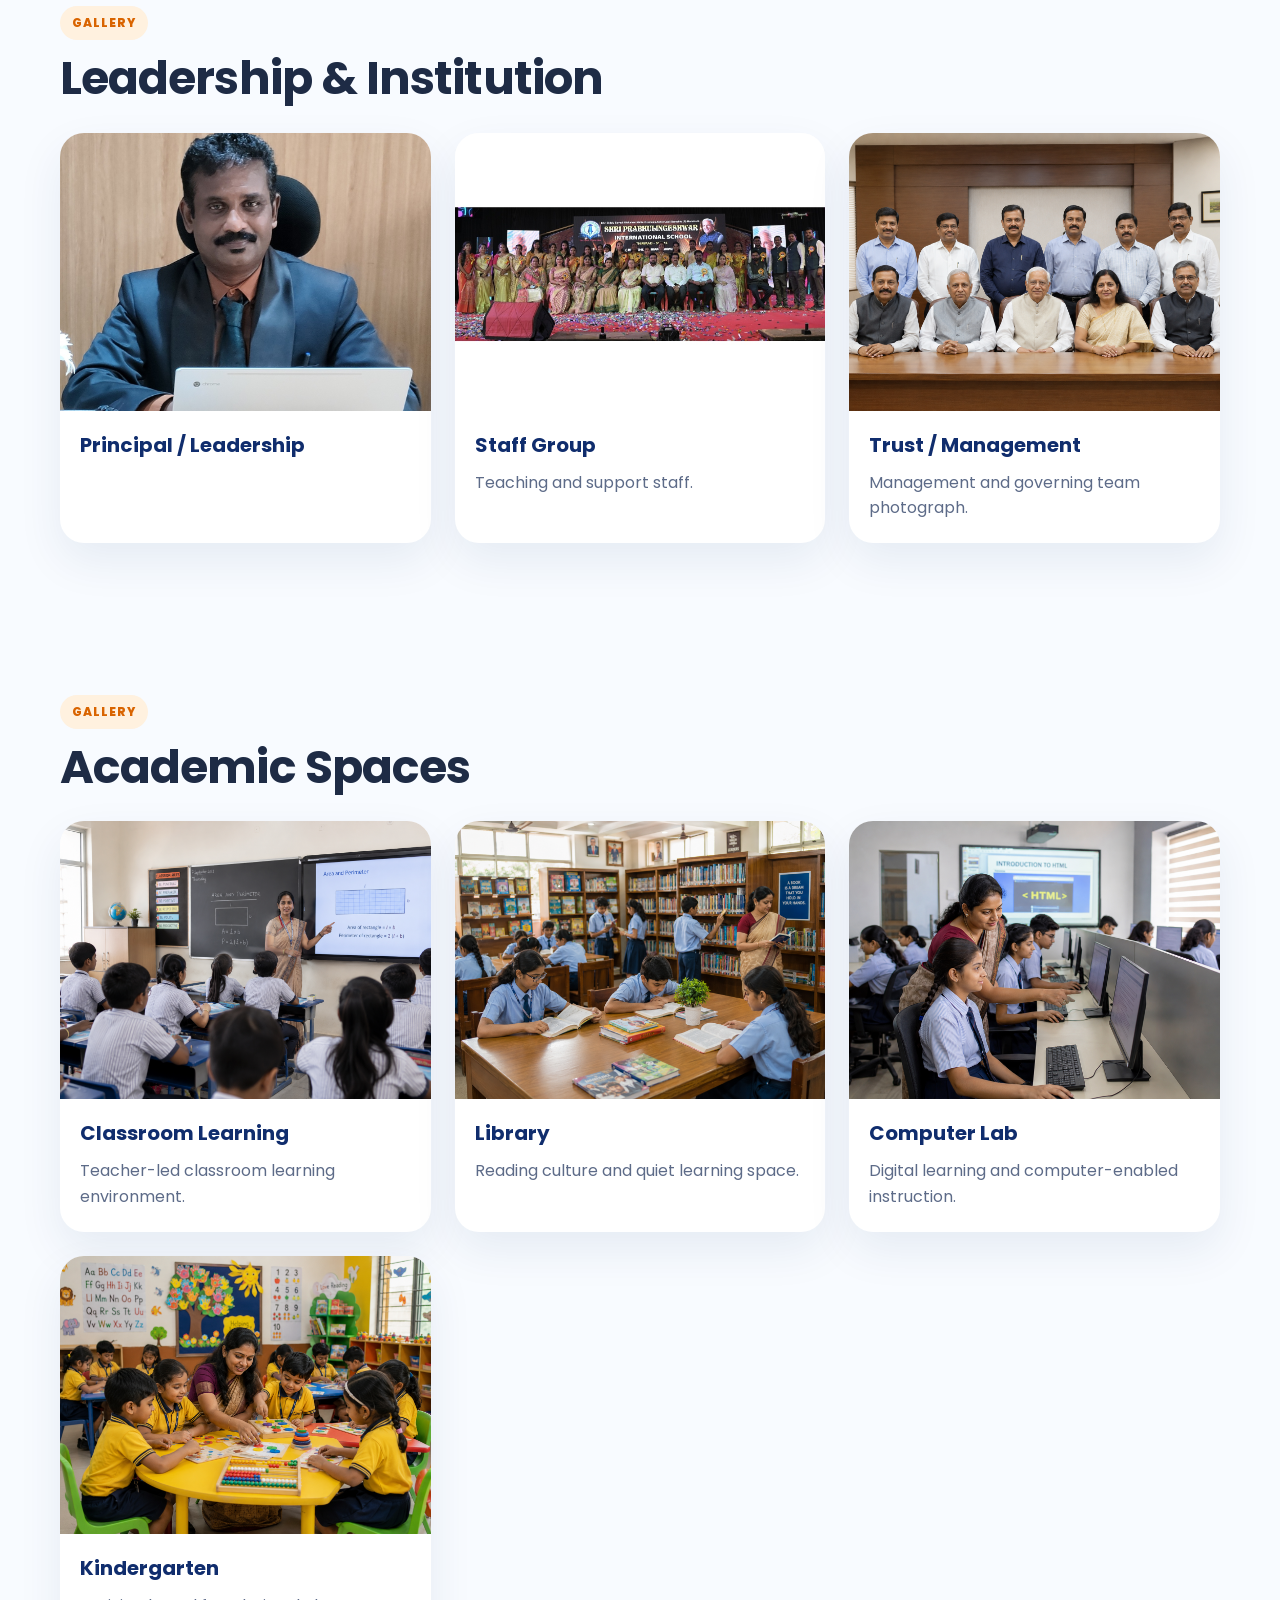
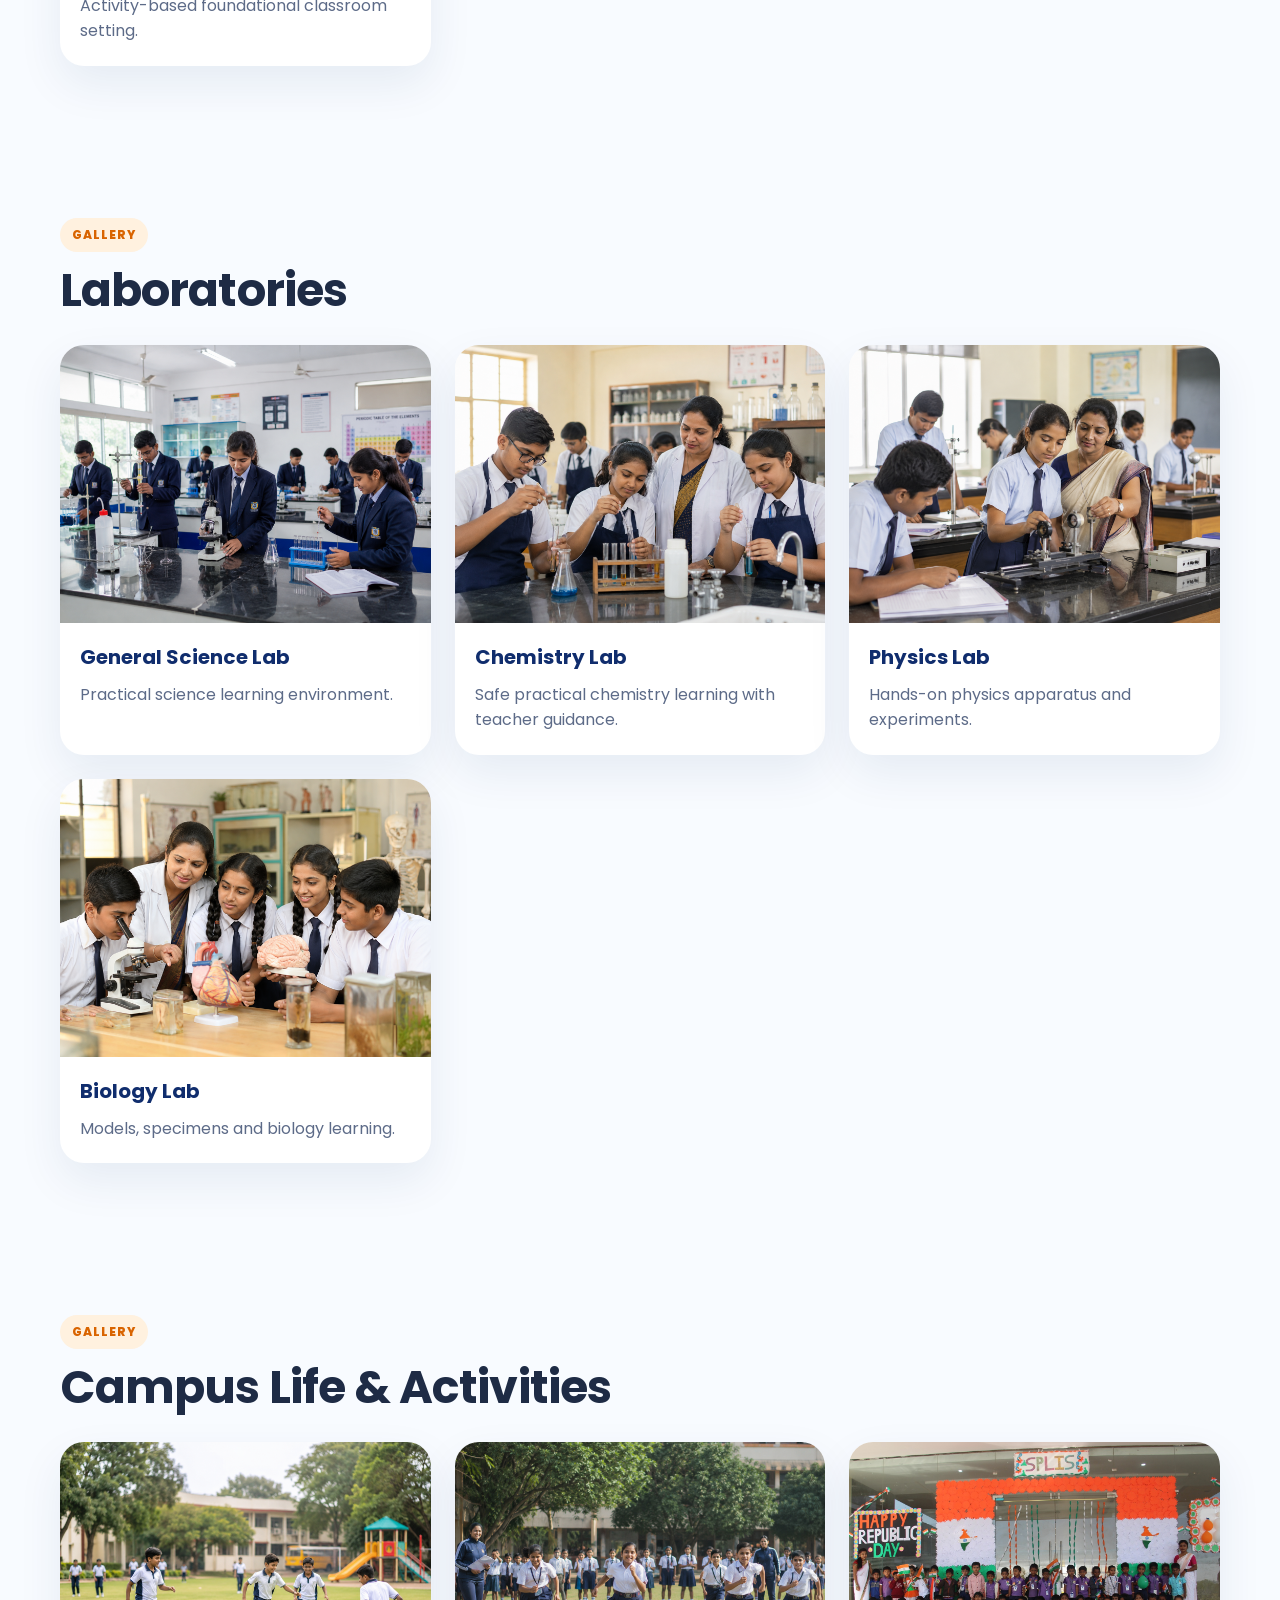
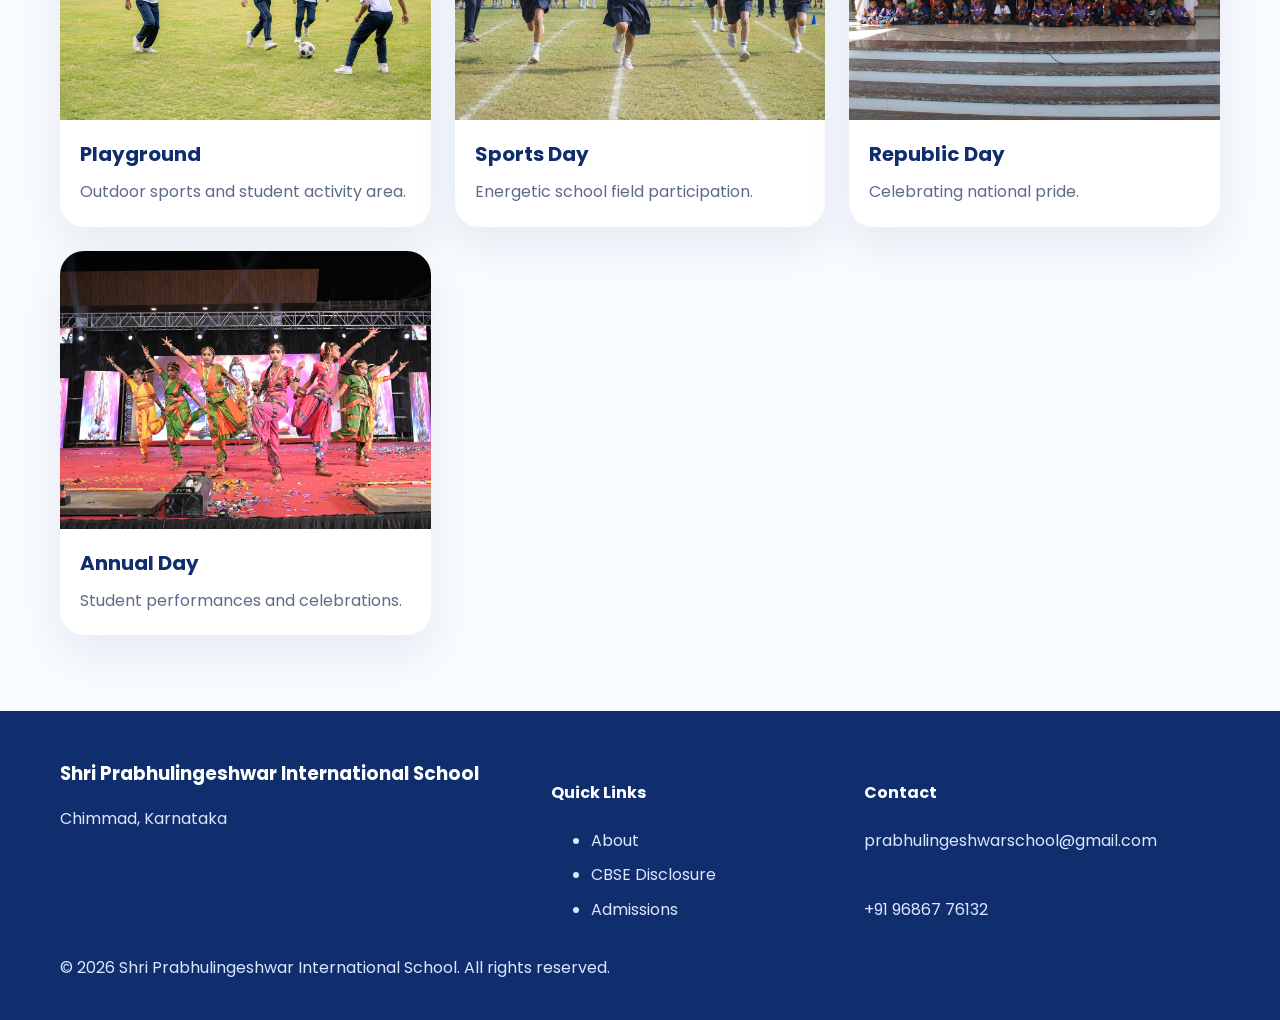
==== commit 388e5d54: "Correction and enhancement" ====
--- a/gallery.html
+++ b/gallery.html
@@ -6,7 +6,9 @@
   <meta name="viewport" content="width=device-width, initial-scale=1" />
   <title>Photo Gallery | Shri Prabhulingeshwar International School</title>
   <meta name="description"
-    content="Gallery of representative photos for Shri Prabhulingeshwar International School website." />
+    content="Campus, learning spaces, leadership and student activity gallery of Shri Prabhulingeshwar International School, Chimmad." />
+  <meta name="theme-color" content="#173f9a" />
+  <link rel="icon" type="image/svg+xml" href="data:image/svg+xml,%3Csvg xmlns='http://www.w3.org/2000/svg' viewBox='0 0 64 64'%3E%3Crect width='64' height='64' rx='16' fill='%23173f9a'/%3E%3Cpath d='M12 23 32 13l20 10-20 10-20-10Zm7 7v12c8 7 18 7 26 0V30l-13 7-13-7Z' fill='%23fff'/%3E%3Ccircle cx='50' cy='39' r='5' fill='%23f57c00'/%3E%3C/svg%3E" />
   <link rel="stylesheet" href="styles.css" />
   <link rel="preconnect" href="https://fonts.googleapis.com">
   <link rel="preconnect" href="https://fonts.gstatic.com" crossorigin>
@@ -18,11 +20,11 @@
 
   <header class="top-strip">
     <div class="container top-strip-inner">
-      <div>Affiliated to CBSE, New Delhi</div>
+      <div>To be Affiliated to CBSE</div>
       <div class="contact-quick">
-        <a href="mailto:info@splischool.in">prabhulingeshwarschool@gmail.com</a>
+        <a href="mailto:prabhulingeshwarschool@gmail.com">prabhulingeshwarschool@gmail.com</a>
         <span>|</span>
-        <a href="tel:+919999999999">+91 96867 76132</a>
+        <a href="tel:+919686776132">+91 96867 76132</a>
       </div>
     </div>
   </header>
@@ -32,12 +34,12 @@
       <a class="brand" href="index.html#home">
         <div class="brand-badge">SPL</div>
         <div class="brand-text">
-          <strong>Shri Prabhu Lingeshwar</strong>
+          <strong>Shri Prabhulingeshwar</strong>
           <small>International School</small>
         </div>
       </a>
 
-      <button class="menu-toggle" aria-expanded="false" aria-controls="main-menu">☰</button>
+      <button class="menu-toggle" aria-expanded="false" aria-controls="main-menu" aria-label="Open navigation menu">☰</button>
 
       <ul id="main-menu" class="menu">
         <li><a href="index.html#home">Home</a></li>
@@ -58,7 +60,7 @@
     <section class="hero hero-compact">
       <div class="container">
         <div class="hero-copy centered-copy">
-          <p class="tag">Gallery • Photos • Website Visuals</p>
+          <p class="tag">Campus • Learning • Activities</p>
           <h1>School Gallery</h1>
           <p class="hero-lead">Click any
             image to open it in a lightbox view.</p>
@@ -71,7 +73,7 @@
         <h2>Campus & Infrastructure</h2>
         <div class="photo-grid three-grid">
           <figure class="photo-tile gallery-card"><a href="assets/school main building.jpg" class="lightbox-trigger"
-              data-caption="Campus Exterior — Representative campus building and entrance infrastructure."><img
+              data-caption="Campus Exterior — Campus building and entrance infrastructure."><img
                 src="assets/school main building.jpg" alt="Campus Exterior" class="gallery-photo"></a>
             <figcaption><strong>Campus Exterior</strong><span>Campus building and entrance infrastructure.</span>
             </figcaption>
@@ -113,21 +115,21 @@
         <h2>Leadership & Institution</h2>
         <div class="photo-grid three-grid">
           <figure class="photo-tile gallery-card"><a href="assets/principal.jpg" class="lightbox-trigger"
-              data-caption="Principal / Leadership — Representative leadership portrait for the school website."><img
+              data-caption="Principal / Leadership — School leadership."><img
                 src="assets/principal.jpg" alt="Principal / Leadership" class="gallery-photo"></a>
             <figcaption><strong>Principal / Leadership</strong><span></span></figcaption>
           </figure>
           <figure class="photo-tile gallery-card"><a href="assets/Society member and teaching Faculty.jpg"
               class="lightbox-trigger"
-              data-caption="Staff Group — Representative teaching and support staff photograph."><img
+              data-caption="Staff Group — Teaching and support staff."><img
                 src="assets/Society member and teaching Faculty.jpg" alt="Staff Group" class="gallery-photo"></a>
-            <figcaption><strong>Staff Group</strong><span>Representative teaching and support staff photograph.</span>
+            <figcaption><strong>Staff Group</strong><span>Teaching and support staff.</span>
             </figcaption>
           </figure>
           <figure class="photo-tile gallery-card"><a href="assets/dummy-trust-group.png" class="lightbox-trigger"
-              data-caption="Trust / Management — Representative management and governing team photograph."><img
+              data-caption="Trust / Management — Management and governing team."><img
                 src="assets/dummy-trust-group.png" alt="Trust / Management" class="gallery-photo"></a>
-            <figcaption><strong>Trust / Management</strong><span>Representative management and governing team
+            <figcaption><strong>Trust / Management</strong><span>Management and governing team
                 photograph.</span></figcaption>
           </figure>
         </div>
@@ -263,4 +265,4 @@
   <script src="script.js"></script>
 </body>
 
-</html>+</html>
--- a/styles.css
+++ b/styles.css
@@ -26,6 +26,10 @@
   line-height: 1.65;
 }
 
+img { max-width: 100%; }
+:focus-visible { outline: 3px solid rgba(245, 124, 0, 0.65); outline-offset: 3px; }
+section[id] { scroll-margin-top: 92px; }
+
 a { color: var(--royal-blue); text-decoration: none; }
 a:hover { text-decoration: underline; }
 .container { width: min(1160px, calc(100% - 32px)); margin: 0 auto; }
@@ -102,6 +106,8 @@
   border-radius: 12px;
   padding: 8px 12px;
   font-size: 22px;
+  color: var(--text);
+  cursor: pointer;
 }
 
 .hero {
@@ -331,6 +337,7 @@
   color: var(--white);
   border-color: transparent;
 }
+.tab-btn:focus-visible { outline-offset: 2px; }
 .tab-panel { display: none; }
 .tab-panel.active { display: block; }
 .table-card {
@@ -398,6 +405,7 @@
   color: var(--royal-blue);
 }
 .contact-card span { color: var(--muted); }
+.contact-card span a { overflow-wrap: anywhere; }
 .map-box {
   min-height: 280px;
   display: grid;
@@ -412,6 +420,7 @@
   padding: 48px 0 22px;
 }
 .footer a { display: block; color: #dbe6ff; margin: 8px 0; }
+.footer-pending { display: block; margin: 8px 0; color: #aebfe0; }
 .footer h3,
 .footer h4 { color: var(--white); }
 .footer-grid {
@@ -460,6 +469,12 @@
   .hero { padding: 58px 0 52px; }
   .brand-text strong { font-size: 16px; }
   .brand-badge { width: 48px; height: 48px; }
+  .brand-text strong { max-width: 210px; }
+  .contact-quick span { display: none; }
+  .hero h1 { font-size: clamp(36px, 12vw, 50px); }
+  .btn { width: 100%; }
+  .tab-buttons { flex-wrap: nowrap; overflow-x: auto; padding-bottom: 6px; }
+  .tab-btn { flex: 0 0 auto; }
 }
 
 
@@ -732,7 +747,7 @@
 
 
 
-/* Dummy image sections */
+/* Image sections */
 .panel-photo-card {
   overflow: hidden;
   padding: 0;
@@ -810,7 +825,7 @@
 
 .photo-tile figcaption strong {
   font-size: 20px;
-  color: var(--navy);
+  color: var(--royal-blue-dark);
 }
 
 .photo-tile figcaption span {
@@ -991,4 +1006,13 @@
     height: 44px;
     font-size: 24px;
   }
-}
+
+  .lightbox-nav.prev { left: 8px; }
+  .lightbox-nav.next { right: 8px; }
+  .lightbox-close { top: 10px; right: 10px; }
+}
+
+@media (prefers-reduced-motion: reduce) {
+  html { scroll-behavior: auto; }
+  *, *::before, *::after { transition-duration: 0.01ms !important; animation-duration: 0.01ms !important; }
+}
